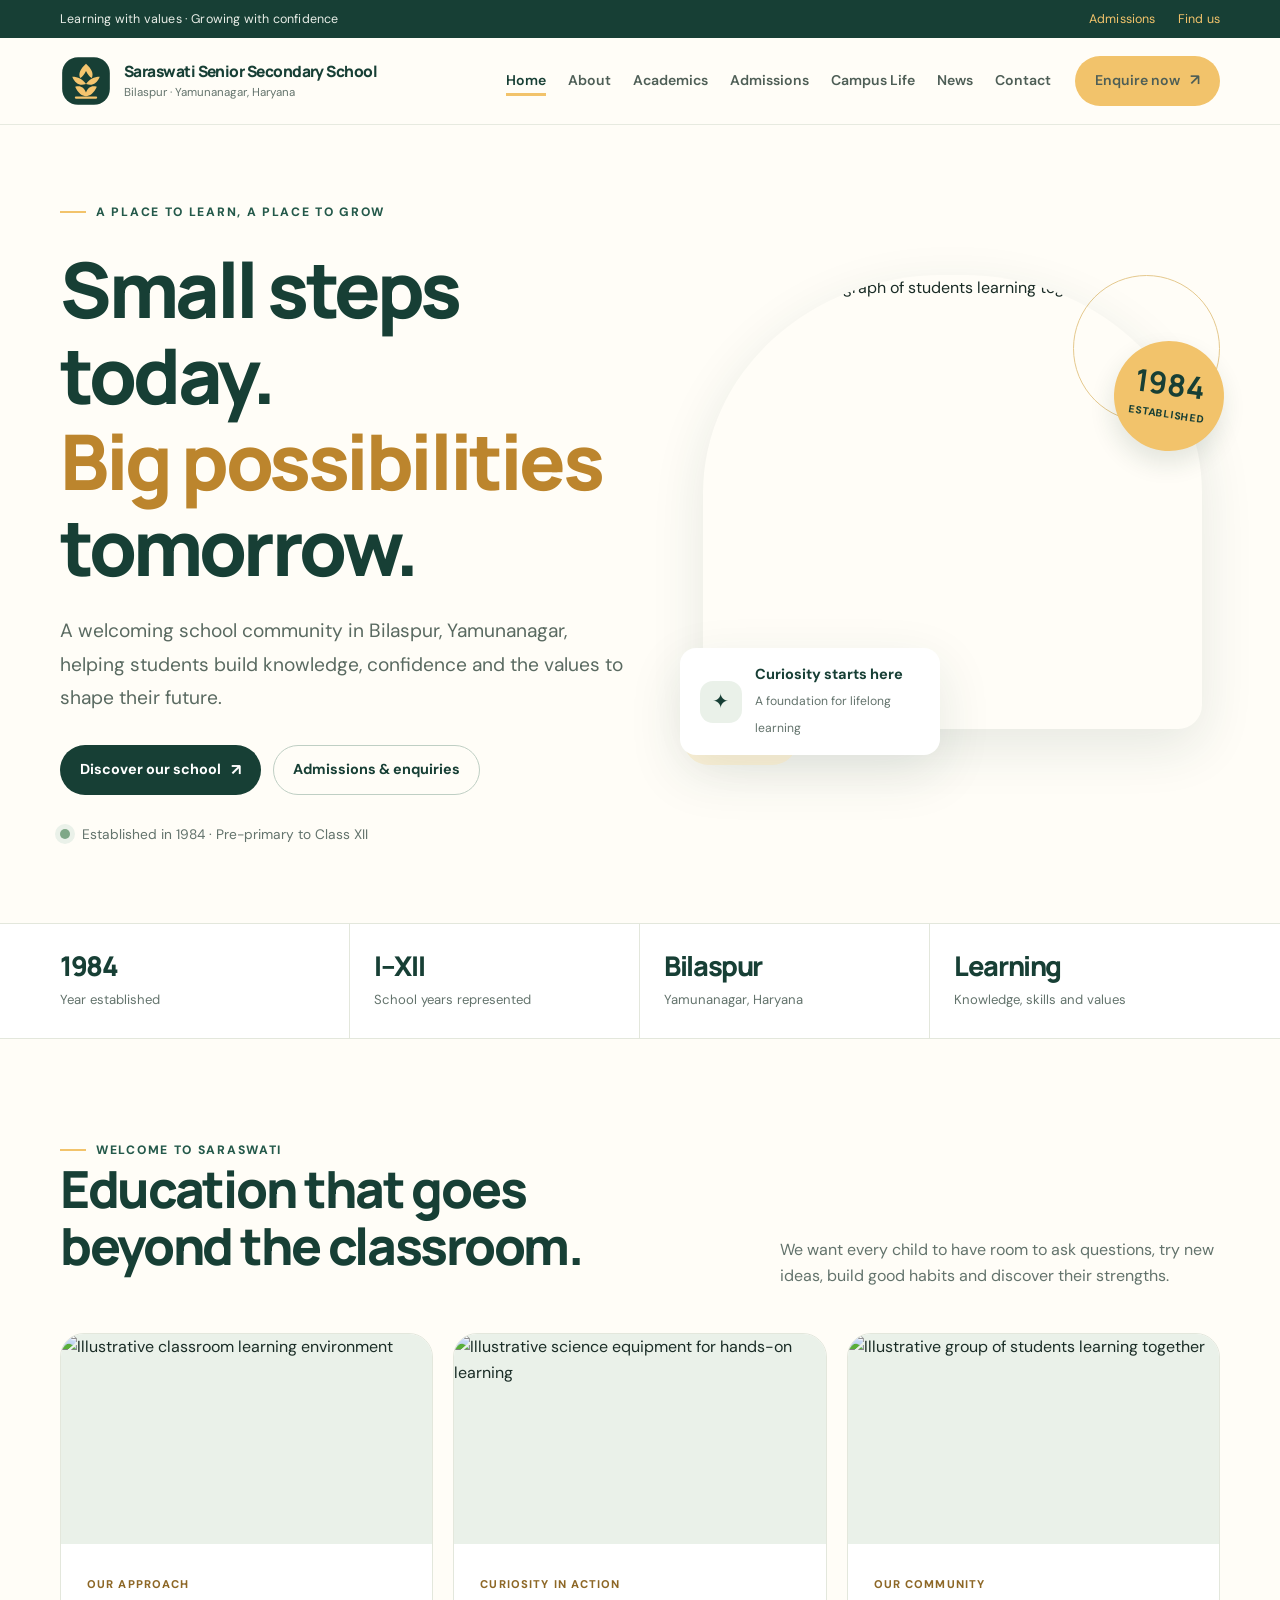
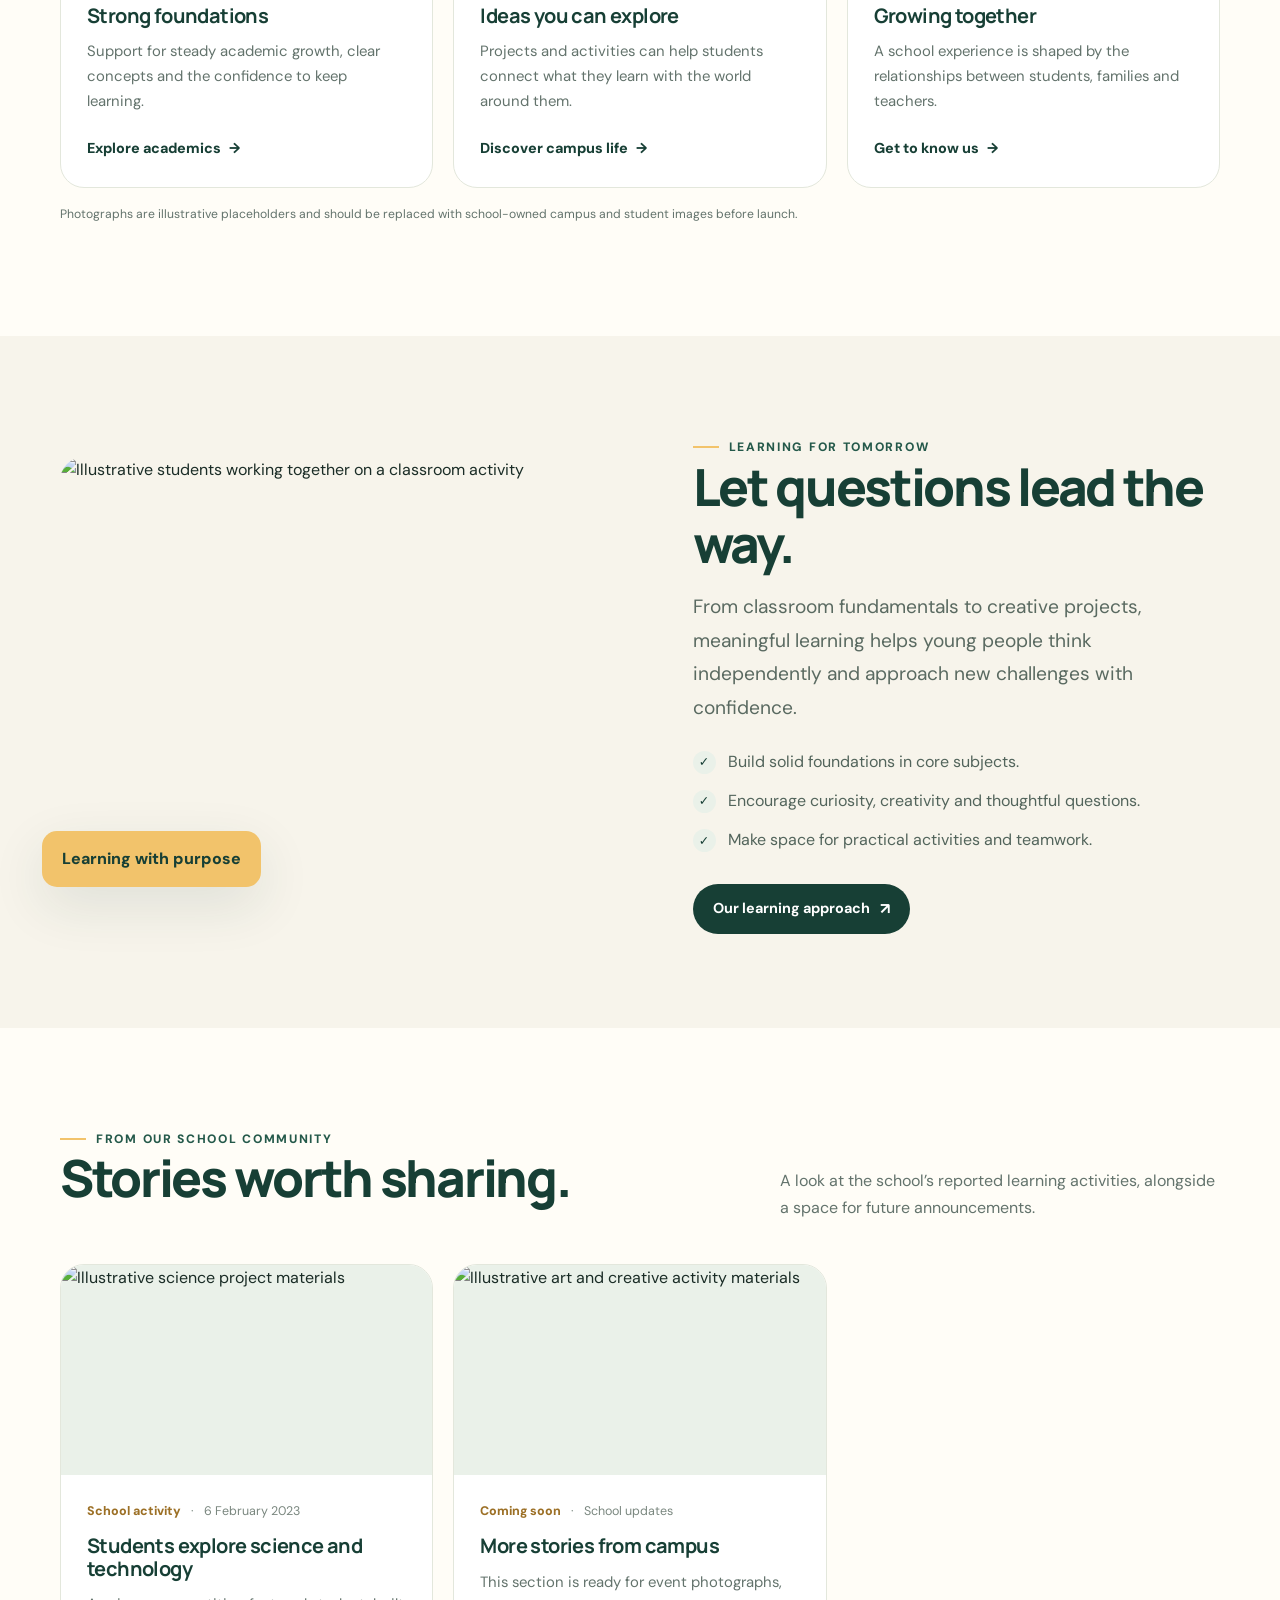
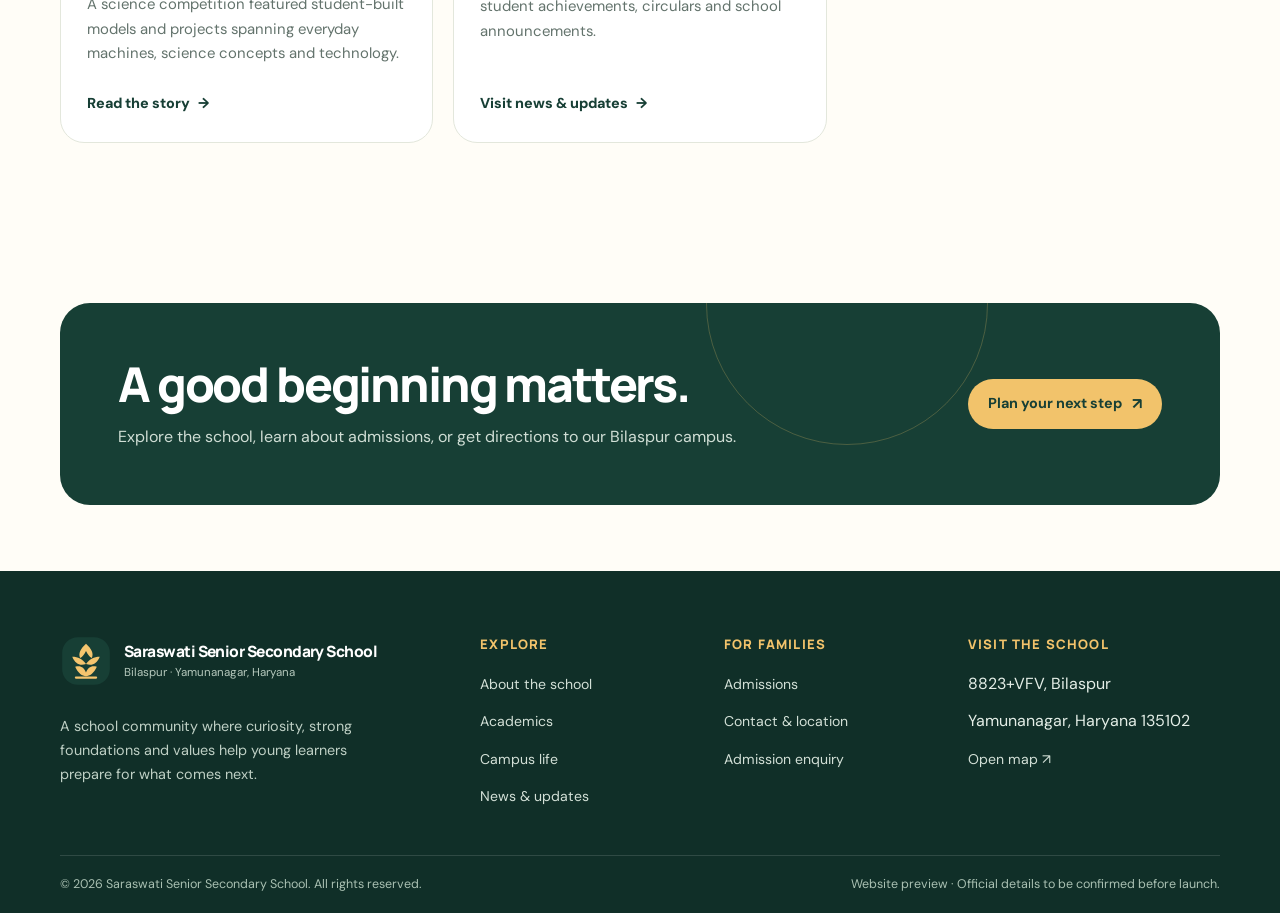
==== index.html @ 6d3d66b1 "Build responsive multi-page Saraswati school website" ====
<!doctype html>
<html lang="en"><head><meta charset="utf-8"><meta name="viewport" content="width=device-width, initial-scale=1">
<title>Home | Saraswati Senior Secondary School</title><meta name="description" content="Saraswati Senior Secondary School, Bilaspur, Yamunanagar — established in 1984. Explore our school, learning approach and admissions.">
<meta name="theme-color" content="#173f35"><link rel="icon" type="image/svg+xml" href="assets/favicon.svg"><link rel="stylesheet" href="assets/styles.css">
</head><body><a class="skip-link" href="#main">Skip to content</a>
<div class="topbar"><div class="container topbar-inner"><p>Learning with values · Growing with confidence</p><div class="topbar-links"><a href="admissions.html">Admissions</a><a href="contact.html">Find us</a></div></div></div>
<header class="site-header"><div class="container header-inner">
  <a class="brand" href="index.html" aria-label="Saraswati Senior Secondary School home"><img src="assets/logo.svg" alt="" width="52" height="52"><span class="brand-copy"><span class="brand-name">Saraswati Senior Secondary School</span><span class="brand-location">Bilaspur · Yamunanagar, Haryana</span></span></a>
  <button class="menu-toggle" type="button" aria-label="Open menu" aria-expanded="false" aria-controls="primary-navigation"><span aria-hidden="true">☰</span></button>
  <nav class="site-nav" id="primary-navigation" aria-label="Main navigation"><a href="index.html">Home</a><a href="about.html">About</a><a href="academics.html">Academics</a><a href="admissions.html">Admissions</a><a href="campus-life.html">Campus Life</a><a href="news.html">News</a><a href="contact.html">Contact</a><a class="btn btn-gold" href="admissions.html">Enquire now <span class="btn-arrow" aria-hidden="true">↗</span></a></nav>
</div></header><main id="main">
<section class="hero"><div class="container hero-grid"><div class="hero-copy"><span class="eyebrow">A place to learn, a place to grow</span><h1>Small steps today.<br><em>Big possibilities</em><br>tomorrow.</h1><p class="lead">A welcoming school community in Bilaspur, Yamunanagar, helping students build knowledge, confidence and the values to shape their future.</p><div class="hero-actions"><a class="btn" href="about.html">Discover our school <span class="btn-arrow" aria-hidden="true">↗</span></a><a class="btn btn-outline" href="admissions.html">Admissions & enquiries</a></div><div class="hero-note"><span class="note-dot"></span><span>Established in 1984 · Pre-primary to Class XII</span></div></div>
<div class="hero-visual"><img class="hero-image" src="https://images.unsplash.com/photo-1503676260728-1c00da094a0b?auto=format&fit=crop&w=1400&q=85" alt="Illustrative photograph of students learning together" width="1000" height="1200"><div class="hero-badge"><strong>1984</strong><span>Established</span></div><div class="hero-caption"><span class="caption-icon" aria-hidden="true">✦</span><span><strong>Curiosity starts here</strong><small>A foundation for lifelong learning</small></span></div></div></div></section>
<section class="fact-strip"><div class="container fact-grid"><div class="fact"><strong>1984</strong><span>Year established</span></div><div class="fact"><strong>I–XII</strong><span>School years represented</span></div><div class="fact"><strong>Bilaspur</strong><span>Yamunanagar, Haryana</span></div><div class="fact"><strong>Learning</strong><span>Knowledge, skills and values</span></div></div></section>
<section class="section"><div class="container"><div class="section-head reveal"><div><span class="eyebrow">Welcome to Saraswati</span><h2>Education that goes<br> beyond the classroom.</h2></div><p>We want every child to have room to ask questions, try new ideas, build good habits and discover their strengths.</p></div>
<div class="card-grid"><article class="card reveal"><div class="card-image"><img src="https://images.unsplash.com/photo-1509062522246-3755977927d7?auto=format&fit=crop&w=1200&q=85" alt="Illustrative classroom learning environment" loading="lazy" width="700" height="470"></div><div class="card-body"><span class="card-kicker">Our approach</span><h3>Strong foundations</h3><p>Support for steady academic growth, clear concepts and the confidence to keep learning.</p><div class="card-bottom"><a class="text-link" href="academics.html">Explore academics <span>→</span></a></div></div></article>
<article class="card reveal"><div class="card-image"><img src="https://images.unsplash.com/photo-1532094349884-543bc11b234d?auto=format&fit=crop&w=1200&q=85" alt="Illustrative science equipment for hands-on learning" loading="lazy" width="700" height="470"></div><div class="card-body"><span class="card-kicker">Curiosity in action</span><h3>Ideas you can explore</h3><p>Projects and activities can help students connect what they learn with the world around them.</p><div class="card-bottom"><a class="text-link" href="campus-life.html">Discover campus life <span>→</span></a></div></div></article>
<article class="card reveal"><div class="card-image"><img src="https://images.unsplash.com/photo-1529390079861-591de354faf5?auto=format&fit=crop&w=1200&q=85" alt="Illustrative group of students learning together" loading="lazy" width="700" height="470"></div><div class="card-body"><span class="card-kicker">Our community</span><h3>Growing together</h3><p>A school experience is shaped by the relationships between students, families and teachers.</p><div class="card-bottom"><a class="text-link" href="about.html">Get to know us <span>→</span></a></div></div></article></div>
<p class="source-note">Photographs are illustrative placeholders and should be replaced with school-owned campus and student images before launch.</p></div></section>
<section class="section section-cream"><div class="container split"><div class="split-image reveal"><img src="https://images.unsplash.com/photo-1427504494785-3a9ca7044f45?auto=format&fit=crop&w=1200&q=85" alt="Illustrative students working together on a classroom activity" loading="lazy" width="1000" height="800"><span class="image-tag">Learning with purpose</span></div><div class="reveal"><span class="eyebrow">Learning for tomorrow</span><h2>Let questions lead the way.</h2><p class="lead">From classroom fundamentals to creative projects, meaningful learning helps young people think independently and approach new challenges with confidence.</p><ul class="check-list"><li><span class="check">✓</span><span>Build solid foundations in core subjects.</span></li><li><span class="check">✓</span><span>Encourage curiosity, creativity and thoughtful questions.</span></li><li><span class="check">✓</span><span>Make space for practical activities and teamwork.</span></li></ul><a class="btn" href="academics.html">Our learning approach <span class="btn-arrow" aria-hidden="true">↗</span></a></div></div></section>
<section class="section"><div class="container"><div class="section-head reveal"><div><span class="eyebrow">From our school community</span><h2>Stories worth sharing.</h2></div><p>A look at the school’s reported learning activities, alongside a space for future announcements.</p></div>
<div class="card-grid"><article class="card news-card reveal"><div class="card-image"><img src="https://images.unsplash.com/photo-1532094349884-543bc11b234d?auto=format&fit=crop&w=1200&q=85" alt="Illustrative science project materials" loading="lazy" width="700" height="470"></div><div class="card-body"><div class="news-meta"><span>School activity</span><span>·</span><time datetime="2023-02-06">6 February 2023</time></div><h3>Students explore science and technology</h3><p>A science competition featured student-built models and projects spanning everyday machines, science concepts and technology.</p><a class="text-link" href="news.html#science-competition">Read the story <span>→</span></a></div></article>
<article class="card news-card reveal"><div class="card-image"><img src="https://images.unsplash.com/photo-1513364776144-60967b0f800f?auto=format&fit=crop&w=1200&q=85" alt="Illustrative art and creative activity materials" loading="lazy" width="700" height="470"></div><div class="card-body"><div class="news-meta"><span>Coming soon</span><span>·</span><span>School updates</span></div><h3>More stories from campus</h3><p>This section is ready for event photographs, student achievements, circulars and school announcements.</p><a class="text-link" href="news.html">Visit news & updates <span>→</span></a></div></article></div></div></section>
<section class="section-tight"><div class="container"><div class="cta-band"><div class="cta-copy"><h2>A good beginning matters.</h2><p>Explore the school, learn about admissions, or get directions to our Bilaspur campus.</p></div><a class="btn btn-gold" href="admissions.html">Plan your next step <span class="btn-arrow" aria-hidden="true">↗</span></a></div></div></section></main><footer class="footer"><div class="container"><div class="footer-grid">
  <div class="footer-about"><a class="brand" href="index.html"><img src="assets/logo.svg" alt="" width="52" height="52"><span class="brand-copy"><span class="brand-name">Saraswati Senior Secondary School</span><span class="brand-location">Bilaspur · Yamunanagar, Haryana</span></span></a><p>A school community where curiosity, strong foundations and values help young learners prepare for what comes next.</p></div>
  <div><p class="footer-title">Explore</p><ul class="footer-links"><li><a href="about.html">About the school</a></li><li><a href="academics.html">Academics</a></li><li><a href="campus-life.html">Campus life</a></li><li><a href="news.html">News & updates</a></li></ul></div>
  <div><p class="footer-title">For families</p><ul class="footer-links"><li><a href="admissions.html">Admissions</a></li><li><a href="contact.html">Contact & location</a></li><li><a href="admissions.html#inquiry">Admission enquiry</a></li></ul></div>
  <div><p class="footer-title">Visit the school</p><ul class="footer-links"><li>8823+VFV, Bilaspur</li><li>Yamunanagar, Haryana 135102</li><li><a href="https://www.google.com/maps/search/?api=1&query=8823%2BVFV%2C%20Bilaspur%2C%20Yamunanagar%2C%20Haryana%20135102" target="_blank" rel="noopener noreferrer">Open map ↗</a></li></ul></div>
</div><div class="footer-bottom"><p>© <span data-year></span> Saraswati Senior Secondary School. All rights reserved.</p><p>Website preview · Official details to be confirmed before launch.</p></div></div></footer><script src="assets/script.js" defer></script></body></html>
---- assets/styles.css ----
@import url('https://fonts.googleapis.com/css2?family=DM+Sans:wght@400;500;600;700&family=Manrope:wght@400;500;600;700;800&display=swap');

:root{--green:#173f35;--green-2:#24594a;--green-3:#eaf1e9;--gold:#f2c36b;--gold-soft:#fff4d9;--ink:#1a2c26;--muted:#63736c;--paper:#fffdf7;--cream:#f7f4eb;--line:#e3e7dc;--white:#fff;--shadow:0 18px 54px rgba(23,63,53,.11);--radius:24px;--font-body:'DM Sans',system-ui,sans-serif;--font-display:'Manrope','DM Sans',sans-serif}
*{box-sizing:border-box}
html{scroll-behavior:smooth;scroll-padding-top:100px}
body{margin:0;background:var(--paper);color:var(--ink);font-family:var(--font-body);font-size:16px;line-height:1.65;-webkit-font-smoothing:antialiased}
img{display:block;max-width:100%}
a{color:inherit;text-decoration:none}
button,input,textarea,select{font:inherit}
button,a{-webkit-tap-highlight-color:transparent}
a:focus-visible,button:focus-visible,input:focus-visible,textarea:focus-visible,select:focus-visible{outline:3px solid #c48a2b;outline-offset:3px}
.container{width:min(1160px,calc(100% - 44px));margin-inline:auto}
.skip-link{position:absolute;top:-50px;left:12px;z-index:1000;background:var(--white);padding:10px 14px;border-radius:8px}
.skip-link:focus{top:12px}
.topbar{background:var(--green);color:#e9eee8;font-size:.78rem;letter-spacing:.015em}
.topbar-inner{display:flex;justify-content:space-between;align-items:center;gap:18px;min-height:38px}
.topbar p{margin:0}.topbar-links{display:flex;gap:22px}.topbar a{color:var(--gold)}
.site-header{position:sticky;top:0;z-index:50;background:rgba(255,253,247,.96);backdrop-filter:blur(14px);border-bottom:1px solid rgba(227,231,220,.85)}
.header-inner{display:flex;align-items:center;justify-content:space-between;min-height:86px;gap:26px}
.brand{display:inline-flex;align-items:center;gap:12px;min-width:230px}
.brand img{width:52px;height:52px}
.brand-copy{display:flex;flex-direction:column;line-height:1.2}
.brand-name{font-family:var(--font-display);font-size:.97rem;font-weight:800;letter-spacing:-.035em;color:var(--green)}
.brand-location{font-size:.72rem;color:var(--muted);margin-top:5px}
.site-nav{display:flex;align-items:center;gap:22px}
.site-nav a{font-size:.88rem;font-weight:600;color:#4e5e56;transition:color .2s}
.site-nav a:hover,.site-nav a[aria-current=page]{color:var(--green)}
.site-nav a[aria-current=page]:not(.btn){text-decoration:underline;text-decoration-color:var(--gold);text-decoration-thickness:3px;text-underline-offset:8px}
.site-nav .btn{margin-left:2px}
.menu-toggle{display:none;align-items:center;justify-content:center;width:46px;height:46px;border:1px solid var(--line);border-radius:14px;background:white;color:var(--green);cursor:pointer}
.btn{display:inline-flex;align-items:center;justify-content:center;gap:10px;min-height:48px;padding:12px 19px;border:1px solid transparent;border-radius:999px;background:var(--green);color:#fff;font-weight:700;font-size:.9rem;transition:transform .18s,background .18s,box-shadow .18s;cursor:pointer}
.btn:hover{transform:translateY(-2px);background:var(--green-2);box-shadow:0 8px 22px rgba(23,63,53,.18)}
.btn-gold{background:var(--gold);color:var(--green)}
.btn-gold:hover{background:#e6b251;color:var(--green)}
.btn-outline{background:transparent;color:var(--green);border-color:#bfcfc4}
.btn-outline:hover{background:var(--green-3);box-shadow:none}
.btn-light{background:#fff;color:var(--green)}
.btn-light:hover{background:var(--gold-soft);color:var(--green)}
.btn-arrow{font-size:1.1em;line-height:1}
.eyebrow{display:inline-flex;align-items:center;gap:10px;color:var(--green-2);font-size:.76rem;font-weight:800;text-transform:uppercase;letter-spacing:.14em}
.eyebrow:before{content:"";display:block;width:26px;height:2px;background:var(--gold)}
h1,h2,h3,h4{font-family:var(--font-display);line-height:1.12;letter-spacing:-.045em;color:var(--green);margin:0 0 18px}
h1{font-size:clamp(2.7rem,6vw,5.4rem);font-weight:800}
h2{font-size:clamp(2rem,4vw,3.35rem);font-weight:800}
h3{font-size:1.25rem;letter-spacing:-.03em}
p{margin:0 0 18px}
.lead{font-size:clamp(1.05rem,1.7vw,1.2rem);color:#5a6a61;max-width:630px;line-height:1.75}
.section{padding:94px 0}
.section-tight{padding:66px 0}
.section-cream{background:var(--cream)}
.section-green{background:var(--green);color:#e8eee8}
.section-green h2,.section-green h3{color:#fff}
.section-green .eyebrow{color:var(--gold)}
.section-head{display:flex;justify-content:space-between;align-items:end;gap:28px;margin-bottom:40px}
.section-head>div{max-width:680px}
.section-head p{max-width:440px;color:var(--muted);margin-bottom:3px}
.section-green .section-head p{color:#d0ded4}
.text-link{display:inline-flex;align-items:center;gap:8px;color:var(--green);font-weight:800;font-size:.9rem}
.text-link span{transition:transform .2s}.text-link:hover span{transform:translateX(4px)}
.hero{padding:70px 0 78px;overflow:hidden}
.hero-grid{display:grid;grid-template-columns:1.03fr .97fr;align-items:center;gap:52px}
.hero-copy{position:relative;z-index:1}
.hero-copy .eyebrow{margin-bottom:24px}
.hero h1{max-width:650px;margin-bottom:24px}
.hero h1 em{color:#bc852d;font-style:normal}
.hero-copy .lead{margin-bottom:30px}
.hero-actions{display:flex;flex-wrap:wrap;gap:12px}
.hero-note{display:flex;align-items:center;gap:12px;margin-top:28px;color:var(--muted);font-size:.86rem}
.note-dot{width:10px;height:10px;border-radius:50%;background:#7fa887;box-shadow:0 0 0 5px #eaf1e9}
.hero-visual{position:relative;min-height:490px}
.hero-image{position:absolute;inset:0 18px 18px 20px;width:calc(100% - 38px);height:calc(100% - 36px);object-fit:cover;border-radius:48% 48% 24px 24px;box-shadow:var(--shadow)}
.hero-visual:before{content:"";position:absolute;right:0;top:0;width:145px;height:145px;border:1px solid #e5c98e;border-radius:50%;z-index:0}
.hero-visual:after{content:"";position:absolute;left:0;bottom:0;width:115px;height:115px;background:var(--gold-soft);border-radius:26px;z-index:0}
.hero-badge{position:absolute;z-index:2;right:-4px;top:66px;width:110px;height:110px;border-radius:50%;display:flex;flex-direction:column;justify-content:center;align-items:center;text-align:center;background:var(--gold);color:var(--green);transform:rotate(8deg);box-shadow:0 12px 24px rgba(28,55,41,.12)}
.hero-badge strong{font-family:var(--font-display);font-size:1.9rem;line-height:1}
.hero-badge span{font-size:.65rem;font-weight:800;letter-spacing:.08em;text-transform:uppercase;margin-top:6px}
.hero-caption{position:absolute;z-index:2;left:-3px;bottom:10px;display:flex;align-items:center;gap:13px;background:#fff;padding:15px 20px;border-radius:16px;box-shadow:var(--shadow);max-width:260px}
.caption-icon{display:grid;place-items:center;width:42px;height:42px;flex-shrink:0;border-radius:13px;background:var(--green-3);color:var(--green);font-size:1.25rem}
.hero-caption strong{display:block;font-size:.91rem;color:var(--green)}
.hero-caption small{font-size:.76rem;color:var(--muted)}
.fact-strip{border-block:1px solid var(--line);background:#fff}
.fact-grid{display:grid;grid-template-columns:repeat(4,1fr)}
.fact{padding:27px 24px;border-right:1px solid var(--line)}
.fact:first-child{padding-left:0}.fact:last-child{border:0}
.fact strong{display:block;color:var(--green);font:800 1.7rem/1.1 var(--font-display);letter-spacing:-.05em}
.fact span{display:block;color:var(--muted);font-size:.82rem;margin-top:8px}
.card-grid{display:grid;grid-template-columns:repeat(3,1fr);gap:20px}
.card{background:#fff;border:1px solid var(--line);border-radius:var(--radius);overflow:hidden;transition:transform .2s,box-shadow .2s}
.card:hover{transform:translateY(-5px);box-shadow:var(--shadow)}
.card-image{height:210px;position:relative;overflow:hidden;background:var(--green-3)}
.card-image img{width:100%;height:100%;object-fit:cover;transition:transform .45s}
.card:hover .card-image img{transform:scale(1.045)}
.card-body{padding:26px}
.card-body p{color:var(--muted);font-size:.93rem}
.card-kicker{display:inline-block;font-size:.7rem;font-weight:800;letter-spacing:.1em;text-transform:uppercase;color:#8d6726;margin-bottom:12px}
.card h3{margin-bottom:12px}
.card-bottom{margin-top:22px}
.split{display:grid;grid-template-columns:1fr 1fr;align-items:center;gap:70px}
.split-image{position:relative}
.split-image img{width:100%;height:450px;object-fit:cover;border-radius:var(--radius)}
.image-tag{position:absolute;bottom:20px;left:-18px;background:var(--gold);color:var(--green);padding:15px 20px;border-radius:15px;font-weight:800;box-shadow:var(--shadow)}
.check-list{list-style:none;margin:24px 0 30px;padding:0;display:grid;gap:13px}
.check-list li{display:flex;gap:12px;align-items:flex-start;color:#52645b}
.check{display:grid;place-items:center;flex:0 0 23px;height:23px;border-radius:50%;background:var(--green-3);color:var(--green);font-size:.78rem;font-weight:800;margin-top:2px}
.news-card{display:flex;flex-direction:column}
.news-card .card-body{display:flex;flex-direction:column;flex:1}
.news-meta{display:flex;gap:10px;align-items:center;color:#7a877f;font-size:.78rem;margin-bottom:14px}
.news-meta span:first-child{color:#9c7026;font-weight:800}
.news-card .text-link{margin-top:auto;padding-top:8px}
.cta-band{position:relative;overflow:hidden;background:var(--green);border-radius:30px;padding:54px 58px;display:flex;justify-content:space-between;align-items:center;gap:36px;color:#e4ede6}
.cta-band:after{content:"";position:absolute;right:20%;top:-140px;width:280px;height:280px;border:1px solid rgba(242,195,107,.24);border-radius:50%}
.cta-copy{position:relative;z-index:1;max-width:640px}
.cta-copy h2{color:white;margin-bottom:14px;font-size:clamp(2rem,4vw,3rem)}
.cta-copy p{color:#d0ded5;margin:0}
.cta-band .btn{position:relative;z-index:1;flex-shrink:0}
.page-hero{background:var(--cream);padding:72px 0 64px;position:relative;overflow:hidden}
.page-hero:after{content:"";position:absolute;right:-80px;top:-165px;width:390px;height:390px;border:1px solid #e4d2a7;border-radius:50%;pointer-events:none}
.breadcrumbs{display:flex;flex-wrap:wrap;gap:9px;align-items:center;color:var(--muted);font-size:.82rem;margin-bottom:30px}
.breadcrumbs span{color:#a1aaa2}
.page-hero-grid{position:relative;z-index:1;display:grid;grid-template-columns:1.2fr .8fr;align-items:center;gap:60px}
.page-hero h1{font-size:clamp(2.6rem,5vw,4.3rem);margin-bottom:20px}
.page-hero .lead{font-size:1.08rem}
.page-hero-image{height:295px;border-radius:22px;object-fit:cover;width:100%;box-shadow:var(--shadow)}
.content-grid{display:grid;grid-template-columns:1.1fr .9fr;gap:70px;align-items:start}
.prose p{color:#5a6a61}.prose h2{font-size:2rem;margin-top:36px}.prose h3{margin-top:28px}
.quote-card{padding:30px;border-radius:var(--radius);background:var(--green-3);border:1px solid #d6e4d6}
.quote-card .quote-mark{font:800 3.5rem/1 Georgia;color:#b27d2d}
.quote-card p{font-family:var(--font-display);font-weight:600;font-size:1.17rem;line-height:1.6;color:var(--green)}
.quote-card small{color:var(--muted)}
.info-panel{background:#fff;border:1px solid var(--line);border-radius:var(--radius);padding:29px}
.info-panel h3{margin-bottom:20px}
.info-row{display:flex;gap:14px;padding:14px 0;border-bottom:1px solid var(--line)}
.info-row:last-child{border-bottom:0}
.info-symbol{flex:0 0 40px;width:40px;height:40px;border-radius:13px;background:var(--green-3);display:grid;place-items:center}
.info-row strong{display:block;color:var(--green);font-size:.91rem}
.info-row span{display:block;color:var(--muted);font-size:.86rem;overflow-wrap:anywhere}
.stage-grid{display:grid;grid-template-columns:repeat(3,1fr);gap:18px}
.stage-card{padding:28px;border:1px solid var(--line);border-radius:22px;background:#fff}
.stage-no{font-size:.72rem;font-weight:800;letter-spacing:.1em;color:#a7772a;margin-bottom:18px}
.stage-card h3{font-size:1.15rem}
.stage-card p{font-size:.9rem;color:var(--muted);margin-bottom:0}
.feature-row{display:grid;grid-template-columns:repeat(2,1fr);gap:16px}
.feature{display:flex;align-items:flex-start;gap:15px;padding:22px;border:1px solid var(--line);border-radius:18px;background:white}
.feature-icon{display:grid;place-items:center;width:44px;height:44px;flex-shrink:0;border-radius:14px;background:var(--gold-soft);font-size:1.3rem}
.feature h3{font-size:1rem;margin:1px 0 8px}
.feature p{font-size:.86rem;color:var(--muted);margin:0}
.steps{counter-reset:step;display:grid;gap:14px}
.step{counter-increment:step;display:grid;grid-template-columns:54px 1fr;gap:17px;padding:23px;border:1px solid var(--line);border-radius:18px;background:#fff}
.step:before{content:counter(step,decimal-leading-zero);display:grid;place-items:center;width:52px;height:52px;border-radius:16px;background:var(--green);color:var(--gold);font:800 1rem var(--font-display)}
.step h3{font-size:1.02rem;margin:4px 0 8px}
.step p{color:var(--muted);font-size:.9rem;margin:0}
.notice{margin-top:22px;background:var(--gold-soft);border:1px solid #f0dfb7;border-radius:14px;padding:17px 19px;font-size:.87rem;color:#624b20}
.form-card{background:white;border:1px solid var(--line);border-radius:var(--radius);padding:32px;box-shadow:0 8px 28px rgba(23,63,53,.05)}
.form-card h2{font-size:1.7rem;margin-bottom:10px}
.form-card>p{font-size:.9rem;color:var(--muted);margin-bottom:24px}
.form-grid{display:grid;grid-template-columns:1fr 1fr;gap:18px}
.field{display:flex;flex-direction:column;gap:7px}
.field-full{grid-column:1/-1}
.field label{font-size:.82rem;font-weight:700;color:#42594d}
.field input,.field textarea,.field select{width:100%;border:1px solid #dbe2d8;background:#fffdf9;border-radius:12px;padding:13px 14px;color:var(--ink);min-height:48px}
.field textarea{resize:vertical;min-height:120px}
.field input::placeholder,.field textarea::placeholder{color:#9ca79f}
.form-status{font-size:.88rem;margin:14px 0 0;padding:12px;border-radius:10px;display:none}
.form-status.show{display:block;background:var(--gold-soft);color:#654c21}
.map-frame{border:0;width:100%;min-height:340px;border-radius:22px;background:var(--green-3)}
.gallery-grid{display:grid;grid-template-columns:1.1fr .9fr .9fr;grid-template-rows:220px 220px;gap:16px}
.gallery-item{position:relative;overflow:hidden;border-radius:20px;background:var(--green-3)}
.gallery-item:first-child{grid-row:span 2}
.gallery-item img{width:100%;height:100%;object-fit:cover}
.gallery-label{position:absolute;bottom:12px;left:12px;background:rgba(255,253,247,.94);color:var(--green);font-size:.78rem;font-weight:800;padding:8px 12px;border-radius:999px}
.footer{background:#102f28;color:#e4eee7;padding:64px 0 0}
.footer-grid{display:grid;grid-template-columns:1.5fr .8fr .8fr 1fr;gap:42px;padding-bottom:46px}
.footer .brand-name{color:#fff}.footer .brand-location{color:#b6c9bd}
.footer-about p{max-width:320px;color:#bfd0c5;font-size:.9rem;margin-top:20px}
.footer-title{font:800 .82rem var(--font-display);color:var(--gold);letter-spacing:.09em;text-transform:uppercase;margin-bottom:18px}
.footer-links{list-style:none;padding:0;margin:0;display:grid;gap:11px}
.footer-links a{color:#d3e0d7;font-size:.88rem}.footer-links a:hover{color:var(--gold)}
.footer-bottom{border-top:1px solid rgba(255,255,255,.13);padding:18px 0;display:flex;justify-content:space-between;gap:20px;color:#a9c0b2;font-size:.78rem}
.footer-bottom p{margin:0}
.source-note{font-size:.76rem;color:var(--muted);margin-top:16px}
.reveal{opacity:0;transform:translateY(14px);transition:opacity .55s ease,transform .55s ease}
.reveal.is-visible{opacity:1;transform:none}
@media(prefers-reduced-motion:reduce){html{scroll-behavior:auto}*,*:before,*:after{transition:none!important;animation:none!important}.reveal{opacity:1;transform:none}}
@media(max-width:1000px){.site-nav{gap:14px}.site-nav a{font-size:.82rem}.brand{min-width:200px}.brand-name{font-size:.9rem}.hero-grid{gap:30px}.hero-visual{min-height:440px}.split{gap:42px}.footer-grid{grid-template-columns:1.3fr 1fr 1fr;gap:30px}.footer-about{grid-column:1/-1}.page-hero-grid{gap:35px}}
@media(max-width:800px){.container{width:min(100% - 34px,640px)}.topbar-inner{justify-content:center;text-align:center;min-height:34px}.topbar-links{display:none}.header-inner{min-height:76px}.brand{min-width:0}.menu-toggle{display:inline-flex}.site-nav{display:none;position:absolute;left:0;right:0;top:100%;padding:14px 22px 22px;background:var(--paper);border-bottom:1px solid var(--line);box-shadow:0 18px 25px rgba(20,50,39,.1);align-items:stretch;gap:0;flex-direction:column}.site-nav.open{display:flex}.site-nav a{padding:13px 5px;border-bottom:1px solid var(--line);font-size:.95rem}.site-nav .btn{margin:14px 0 0}.site-nav a[aria-current=page]:not(.btn){text-decoration:none;background:var(--green-3);padding-left:12px;border-radius:10px}.hero{padding:48px 0 58px}.hero-grid,.split,.content-grid,.page-hero-grid{grid-template-columns:1fr}.hero-grid{gap:40px}.hero h1{font-size:clamp(2.7rem,11vw,4rem)}.hero-visual{min-height:450px;max-width:560px;width:100%;margin-inline:auto}.hero-image{inset:0 15px 15px 15px;width:calc(100% - 30px);height:calc(100% - 30px)}.hero-badge{right:0;width:98px;height:98px}.hero-badge strong{font-size:1.6rem}.section{padding:70px 0}.section-tight{padding:50px 0}.section-head{display:block;margin-bottom:30px}.section-head p{margin-top:12px}.card-grid,.stage-grid{grid-template-columns:1fr 1fr}.split{gap:36px}.split-image img{height:360px}.image-tag{left:10px}.page-hero{padding:50px 0}.page-hero-grid{gap:26px}.page-hero-image{height:280px}.gallery-grid{grid-template-columns:1fr 1fr;grid-template-rows:220px 180px 180px}.gallery-item:first-child{grid-row:span 2}.gallery-item:last-child{grid-column:2}.cta-band{padding:38px 30px;display:block}.cta-band .btn{margin-top:24px}.footer-grid{grid-template-columns:1fr 1fr}.footer-about{grid-column:1/-1}.footer-grid>div:last-child{grid-column:1/-1}.fact{padding:20px 14px}.fact:first-child{padding-left:0}.fact strong{font-size:1.5rem}}
@media(max-width:520px){.container{width:calc(100% - 30px)}.brand img{width:46px;height:46px}.brand-name{font-size:.84rem}.brand-location{font-size:.67rem}.hero h1{font-size:2.65rem}.hero-visual{min-height:365px}.hero-badge{width:82px;height:82px;top:45px}.hero-badge strong{font-size:1.35rem}.hero-badge span{font-size:.54rem}.hero-caption{max-width:230px;padding:11px 13px}.caption-icon{width:36px;height:36px}.fact-grid{grid-template-columns:1fr 1fr}.fact{padding:18px 12px;border-bottom:1px solid var(--line)}.fact:nth-child(2){border-right:0}.fact:nth-child(3){padding-left:0;border-bottom:0}.fact:last-child{border-bottom:0}.card-grid,.stage-grid,.feature-row{grid-template-columns:1fr}.card-image{height:220px}.section{padding:58px 0}.split-image img{height:300px}.page-hero h1{font-size:2.6rem}.page-hero-image{height:230px}.form-card{padding:22px}.form-grid{grid-template-columns:1fr}.field-full{grid-column:auto}.gallery-grid{grid-template-columns:1fr 1fr;grid-template-rows:190px 145px 145px;gap:10px}.gallery-label{font-size:.7rem;left:8px;bottom:8px}.footer-grid{grid-template-columns:1fr 1fr;gap:26px 20px}.footer-bottom{display:block}.footer-bottom p+p{margin-top:8px}}
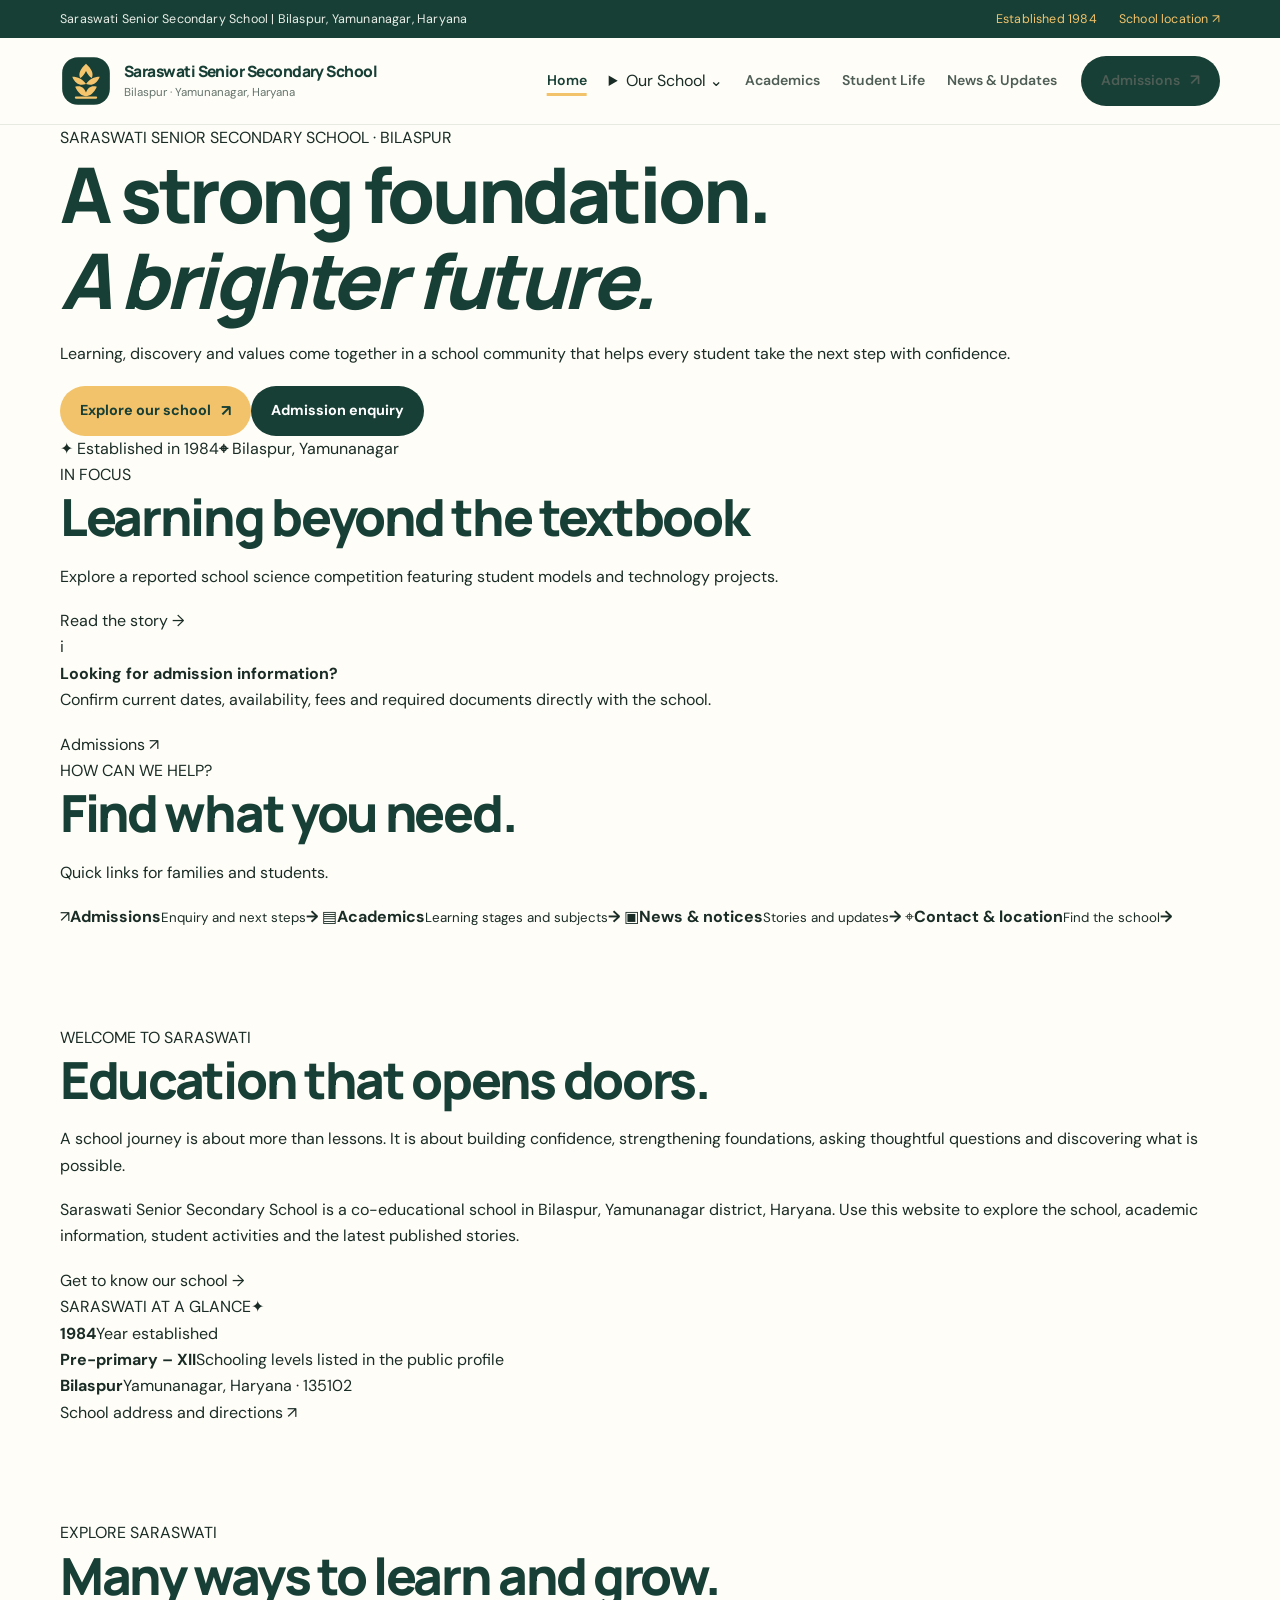
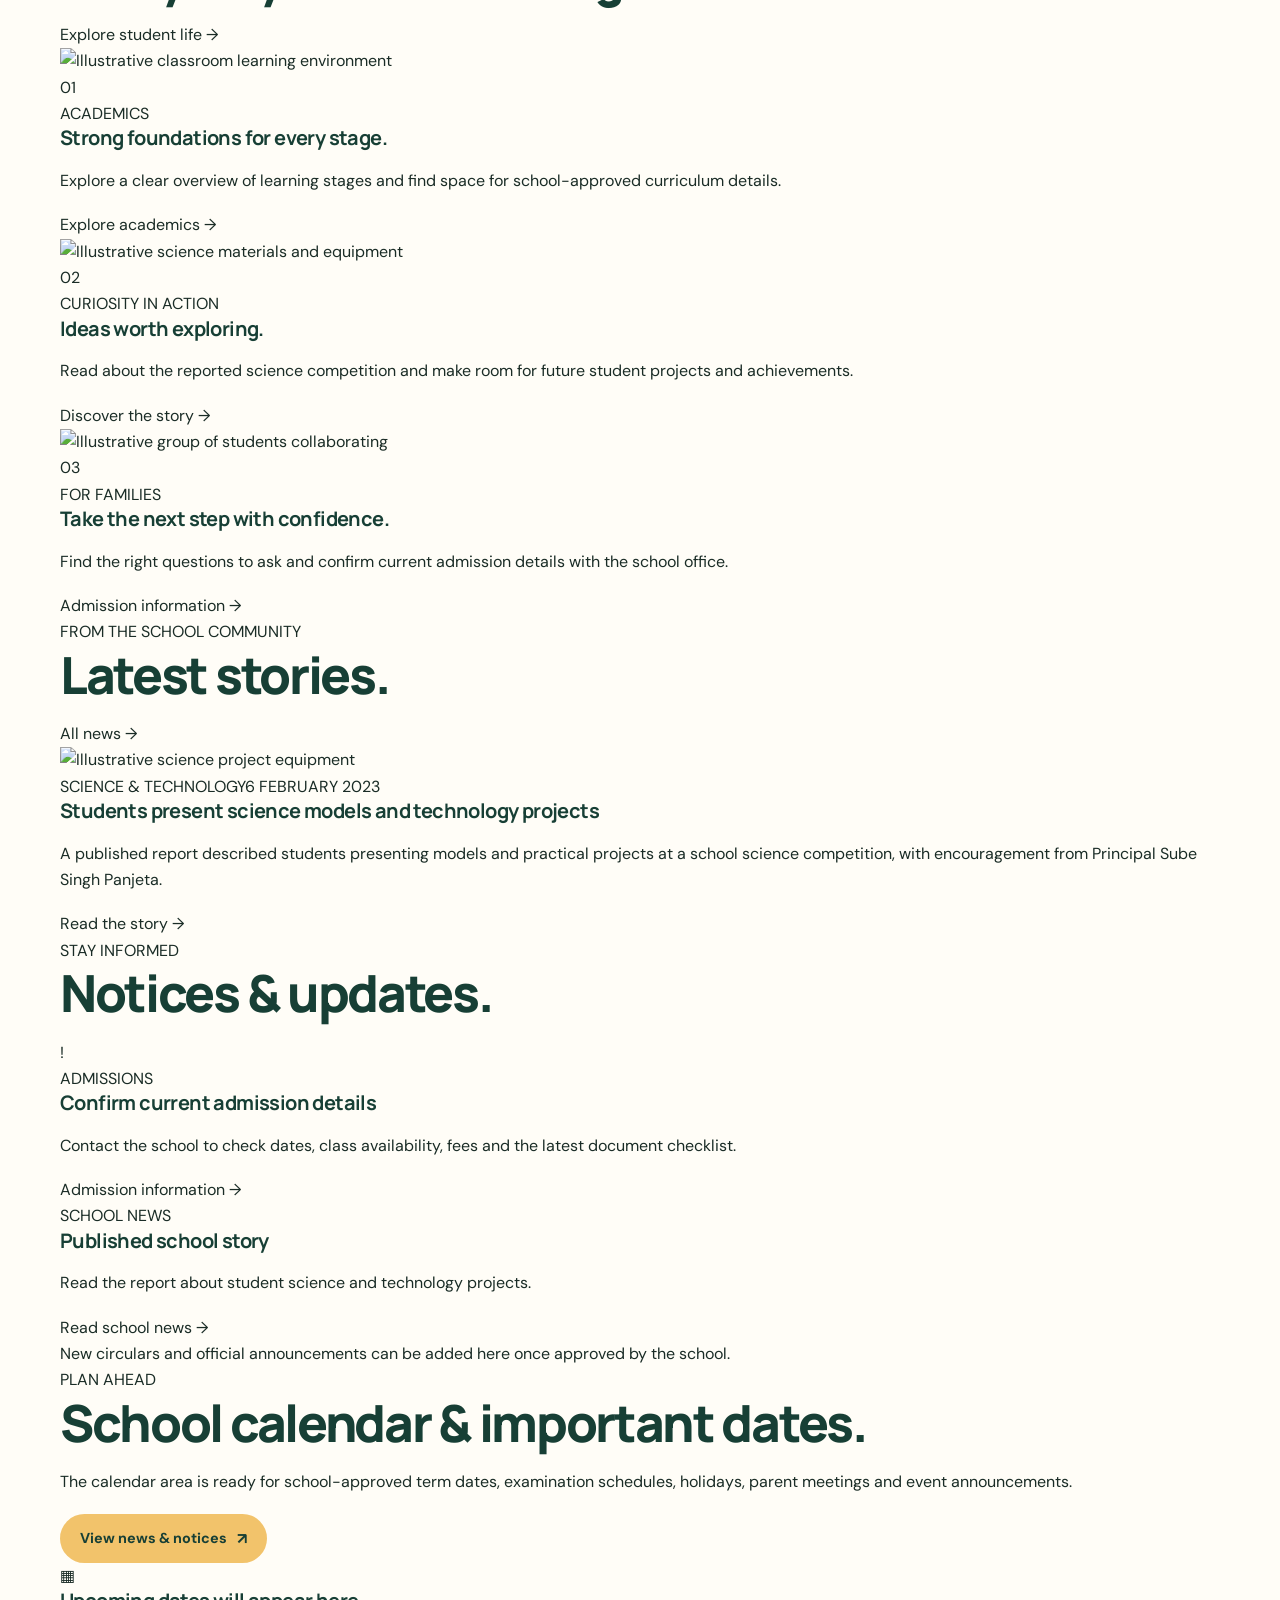
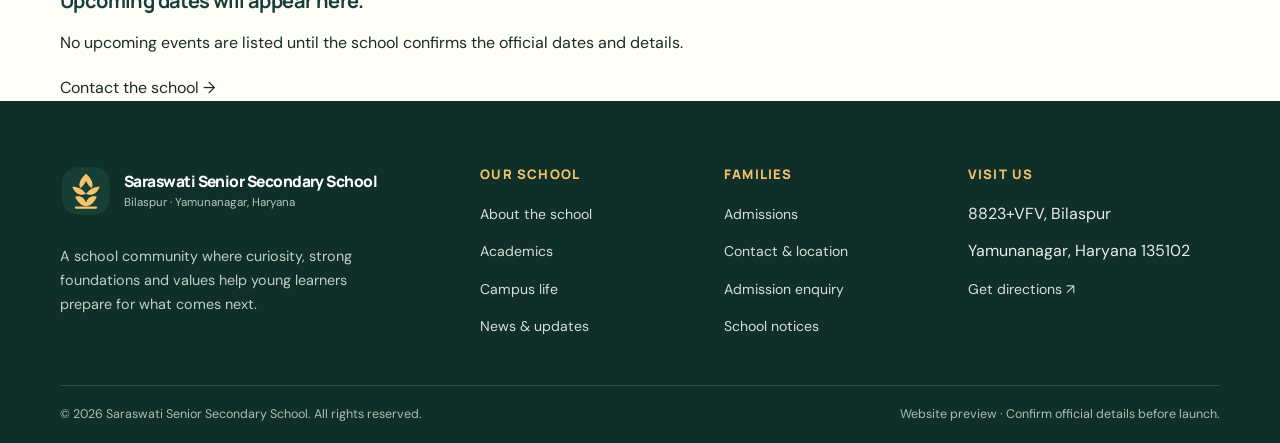
==== commit b58f61ca: "Redesign school site with district-portal inspired layout" ====
--- a/index.html
+++ b/index.html
@@ -1,29 +1,98 @@
 <!doctype html>
 <html lang="en"><head><meta charset="utf-8"><meta name="viewport" content="width=device-width, initial-scale=1">
-<title>Home | Saraswati Senior Secondary School</title><meta name="description" content="Saraswati Senior Secondary School, Bilaspur, Yamunanagar — established in 1984. Explore our school, learning approach and admissions.">
+<title>Home | Saraswati Senior Secondary School</title><meta name="description" content="Saraswati Senior Secondary School, Bilaspur, Yamunanagar — established in 1984. Explore academics, admissions, school news and student life.">
 <meta name="theme-color" content="#173f35"><link rel="icon" type="image/svg+xml" href="assets/favicon.svg"><link rel="stylesheet" href="assets/styles.css">
 </head><body><a class="skip-link" href="#main">Skip to content</a>
-<div class="topbar"><div class="container topbar-inner"><p>Learning with values · Growing with confidence</p><div class="topbar-links"><a href="admissions.html">Admissions</a><a href="contact.html">Find us</a></div></div></div>
+<div class="topbar"><div class="container topbar-inner"><p><span class="portal-dot" aria-hidden="true"></span> Saraswati Senior Secondary School <span class="topbar-divider">|</span> Bilaspur, Yamunanagar, Haryana</p><div class="topbar-links"><a href="about.html">Established 1984</a><a href="contact.html">School location ↗</a></div></div></div>
 <header class="site-header"><div class="container header-inner">
   <a class="brand" href="index.html" aria-label="Saraswati Senior Secondary School home"><img src="assets/logo.svg" alt="" width="52" height="52"><span class="brand-copy"><span class="brand-name">Saraswati Senior Secondary School</span><span class="brand-location">Bilaspur · Yamunanagar, Haryana</span></span></a>
   <button class="menu-toggle" type="button" aria-label="Open menu" aria-expanded="false" aria-controls="primary-navigation"><span aria-hidden="true">☰</span></button>
-  <nav class="site-nav" id="primary-navigation" aria-label="Main navigation"><a href="index.html">Home</a><a href="about.html">About</a><a href="academics.html">Academics</a><a href="admissions.html">Admissions</a><a href="campus-life.html">Campus Life</a><a href="news.html">News</a><a href="contact.html">Contact</a><a class="btn btn-gold" href="admissions.html">Enquire now <span class="btn-arrow" aria-hidden="true">↗</span></a></nav>
+  <nav class="site-nav" id="primary-navigation" aria-label="Main navigation">
+    <a href="index.html">Home</a>
+    <details class="nav-menu"><summary>Our School <span aria-hidden="true">⌄</span></summary><div class="nav-dropdown"><a href="about.html">About the School</a><a href="academics.html">Academics</a><a href="campus-life.html">Campus Life</a></div></details>
+    <a href="academics.html">Academics</a>
+    <a href="campus-life.html">Student Life</a>
+    <a href="news.html">News & Updates</a>
+    <a class="btn header-enroll" href="admissions.html">Admissions <span class="btn-arrow" aria-hidden="true">↗</span></a>
+  </nav>
 </div></header><main id="main">
-<section class="hero"><div class="container hero-grid"><div class="hero-copy"><span class="eyebrow">A place to learn, a place to grow</span><h1>Small steps today.<br><em>Big possibilities</em><br>tomorrow.</h1><p class="lead">A welcoming school community in Bilaspur, Yamunanagar, helping students build knowledge, confidence and the values to shape their future.</p><div class="hero-actions"><a class="btn" href="about.html">Discover our school <span class="btn-arrow" aria-hidden="true">↗</span></a><a class="btn btn-outline" href="admissions.html">Admissions & enquiries</a></div><div class="hero-note"><span class="note-dot"></span><span>Established in 1984 · Pre-primary to Class XII</span></div></div>
-<div class="hero-visual"><img class="hero-image" src="https://images.unsplash.com/photo-1503676260728-1c00da094a0b?auto=format&fit=crop&w=1400&q=85" alt="Illustrative photograph of students learning together" width="1000" height="1200"><div class="hero-badge"><strong>1984</strong><span>Established</span></div><div class="hero-caption"><span class="caption-icon" aria-hidden="true">✦</span><span><strong>Curiosity starts here</strong><small>A foundation for lifelong learning</small></span></div></div></div></section>
-<section class="fact-strip"><div class="container fact-grid"><div class="fact"><strong>1984</strong><span>Year established</span></div><div class="fact"><strong>I–XII</strong><span>School years represented</span></div><div class="fact"><strong>Bilaspur</strong><span>Yamunanagar, Haryana</span></div><div class="fact"><strong>Learning</strong><span>Knowledge, skills and values</span></div></div></section>
-<section class="section"><div class="container"><div class="section-head reveal"><div><span class="eyebrow">Welcome to Saraswati</span><h2>Education that goes<br> beyond the classroom.</h2></div><p>We want every child to have room to ask questions, try new ideas, build good habits and discover their strengths.</p></div>
-<div class="card-grid"><article class="card reveal"><div class="card-image"><img src="https://images.unsplash.com/photo-1509062522246-3755977927d7?auto=format&fit=crop&w=1200&q=85" alt="Illustrative classroom learning environment" loading="lazy" width="700" height="470"></div><div class="card-body"><span class="card-kicker">Our approach</span><h3>Strong foundations</h3><p>Support for steady academic growth, clear concepts and the confidence to keep learning.</p><div class="card-bottom"><a class="text-link" href="academics.html">Explore academics <span>→</span></a></div></div></article>
-<article class="card reveal"><div class="card-image"><img src="https://images.unsplash.com/photo-1532094349884-543bc11b234d?auto=format&fit=crop&w=1200&q=85" alt="Illustrative science equipment for hands-on learning" loading="lazy" width="700" height="470"></div><div class="card-body"><span class="card-kicker">Curiosity in action</span><h3>Ideas you can explore</h3><p>Projects and activities can help students connect what they learn with the world around them.</p><div class="card-bottom"><a class="text-link" href="campus-life.html">Discover campus life <span>→</span></a></div></div></article>
-<article class="card reveal"><div class="card-image"><img src="https://images.unsplash.com/photo-1529390079861-591de354faf5?auto=format&fit=crop&w=1200&q=85" alt="Illustrative group of students learning together" loading="lazy" width="700" height="470"></div><div class="card-body"><span class="card-kicker">Our community</span><h3>Growing together</h3><p>A school experience is shaped by the relationships between students, families and teachers.</p><div class="card-bottom"><a class="text-link" href="about.html">Get to know us <span>→</span></a></div></div></article></div>
-<p class="source-note">Photographs are illustrative placeholders and should be replaced with school-owned campus and student images before launch.</p></div></section>
-<section class="section section-cream"><div class="container split"><div class="split-image reveal"><img src="https://images.unsplash.com/photo-1427504494785-3a9ca7044f45?auto=format&fit=crop&w=1200&q=85" alt="Illustrative students working together on a classroom activity" loading="lazy" width="1000" height="800"><span class="image-tag">Learning with purpose</span></div><div class="reveal"><span class="eyebrow">Learning for tomorrow</span><h2>Let questions lead the way.</h2><p class="lead">From classroom fundamentals to creative projects, meaningful learning helps young people think independently and approach new challenges with confidence.</p><ul class="check-list"><li><span class="check">✓</span><span>Build solid foundations in core subjects.</span></li><li><span class="check">✓</span><span>Encourage curiosity, creativity and thoughtful questions.</span></li><li><span class="check">✓</span><span>Make space for practical activities and teamwork.</span></li></ul><a class="btn" href="academics.html">Our learning approach <span class="btn-arrow" aria-hidden="true">↗</span></a></div></div></section>
-<section class="section"><div class="container"><div class="section-head reveal"><div><span class="eyebrow">From our school community</span><h2>Stories worth sharing.</h2></div><p>A look at the school’s reported learning activities, alongside a space for future announcements.</p></div>
-<div class="card-grid"><article class="card news-card reveal"><div class="card-image"><img src="https://images.unsplash.com/photo-1532094349884-543bc11b234d?auto=format&fit=crop&w=1200&q=85" alt="Illustrative science project materials" loading="lazy" width="700" height="470"></div><div class="card-body"><div class="news-meta"><span>School activity</span><span>·</span><time datetime="2023-02-06">6 February 2023</time></div><h3>Students explore science and technology</h3><p>A science competition featured student-built models and projects spanning everyday machines, science concepts and technology.</p><a class="text-link" href="news.html#science-competition">Read the story <span>→</span></a></div></article>
-<article class="card news-card reveal"><div class="card-image"><img src="https://images.unsplash.com/photo-1513364776144-60967b0f800f?auto=format&fit=crop&w=1200&q=85" alt="Illustrative art and creative activity materials" loading="lazy" width="700" height="470"></div><div class="card-body"><div class="news-meta"><span>Coming soon</span><span>·</span><span>School updates</span></div><h3>More stories from campus</h3><p>This section is ready for event photographs, student achievements, circulars and school announcements.</p><a class="text-link" href="news.html">Visit news & updates <span>→</span></a></div></article></div></div></section>
-<section class="section-tight"><div class="container"><div class="cta-band"><div class="cta-copy"><h2>A good beginning matters.</h2><p>Explore the school, learn about admissions, or get directions to our Bilaspur campus.</p></div><a class="btn btn-gold" href="admissions.html">Plan your next step <span class="btn-arrow" aria-hidden="true">↗</span></a></div></div></section></main><footer class="footer"><div class="container"><div class="footer-grid">
+<section class="isd-hero" aria-label="Welcome to Saraswati Senior Secondary School" style="--hero-image:url('https://images.unsplash.com/photo-1503676260728-1c00da094a0b?auto=format&amp;fit=crop&amp;w=2000&amp;q=88')">
+  <div class="container isd-hero-inner">
+    <div class="isd-hero-copy">
+      <div class="isd-kicker"><span></span> SARASWATI SENIOR SECONDARY SCHOOL · BILASPUR</div>
+      <h1>A strong foundation.<br><em>A brighter future.</em></h1>
+      <p>Learning, discovery and values come together in a school community that helps every student take the next step with confidence.</p>
+      <div class="isd-hero-actions"><a class="btn btn-gold" href="about.html">Explore our school <span class="btn-arrow" aria-hidden="true">↗</span></a><a class="btn isd-btn-outline" href="admissions.html">Admission enquiry</a></div>
+      <div class="isd-hero-meta"><span><b aria-hidden="true">✦</b> Established in 1984</span><span><b aria-hidden="true">⌖</b> Bilaspur, Yamunanagar</span></div>
+    </div>
+    <aside class="isd-hero-feature"><span class="isd-feature-label">IN FOCUS</span><h2>Learning beyond the textbook</h2><p>Explore a reported school science competition featuring student models and technology projects.</p><a href="news.html#science-competition">Read the story <span aria-hidden="true">→</span></a></aside>
+  </div>
+</section>
+
+<section class="isd-alert-wrap" aria-label="School information">
+  <div class="container"><div class="isd-alert"><span class="isd-alert-icon" aria-hidden="true">i</span><div><strong>Looking for admission information?</strong><p>Confirm current dates, availability, fees and required documents directly with the school.</p></div><a href="admissions.html">Admissions <span aria-hidden="true">↗</span></a></div></div>
+</section>
+
+<section class="isd-quick-section">
+  <div class="container">
+    <div class="isd-section-top"><div><span class="isd-overline">HOW CAN WE HELP?</span><h2>Find what you need.</h2></div><p>Quick links for families and students.</p></div>
+    <div class="isd-quick-grid">
+      <a class="isd-quick-card" href="admissions.html"><span class="isd-quick-icon" aria-hidden="true">↗</span><span><strong>Admissions</strong><small>Enquiry and next steps</small></span><b aria-hidden="true">→</b></a>
+      <a class="isd-quick-card" href="academics.html"><span class="isd-quick-icon" aria-hidden="true">▤</span><span><strong>Academics</strong><small>Learning stages and subjects</small></span><b aria-hidden="true">→</b></a>
+      <a class="isd-quick-card" href="news.html"><span class="isd-quick-icon" aria-hidden="true">▣</span><span><strong>News & notices</strong><small>Stories and updates</small></span><b aria-hidden="true">→</b></a>
+      <a class="isd-quick-card" href="contact.html"><span class="isd-quick-icon" aria-hidden="true">⌖</span><span><strong>Contact & location</strong><small>Find the school</small></span><b aria-hidden="true">→</b></a>
+    </div>
+  </div>
+</section>
+
+<section class="section isd-intro-section">
+  <div class="container isd-intro-grid">
+    <div class="isd-intro-copy"><span class="isd-overline">WELCOME TO SARASWATI</span><h2>Education that opens doors.</h2><p class="isd-big-copy">A school journey is about more than lessons. It is about building confidence, strengthening foundations, asking thoughtful questions and discovering what is possible.</p><p>Saraswati Senior Secondary School is a co-educational school in Bilaspur, Yamunanagar district, Haryana. Use this website to explore the school, academic information, student activities and the latest published stories.</p><a class="isd-text-link" href="about.html">Get to know our school <span aria-hidden="true">→</span></a></div>
+    <div class="isd-fact-panel">
+      <div class="isd-fact-panel-head"><span class="isd-overline">SARASWATI AT A GLANCE</span><span class="isd-emblem" aria-hidden="true">✦</span></div>
+      <div class="isd-fact-row"><strong>1984</strong><span>Year established</span></div>
+      <div class="isd-fact-row"><strong>Pre-primary – XII</strong><span>Schooling levels listed in the public profile</span></div>
+      <div class="isd-fact-row"><strong>Bilaspur</strong><span>Yamunanagar, Haryana · 135102</span></div>
+      <a class="isd-fact-foot" href="contact.html">School address and directions <span aria-hidden="true">↗</span></a>
+    </div>
+  </div>
+</section>
+
+<section class="isd-highlights-section">
+  <div class="container">
+    <div class="isd-section-top"><div><span class="isd-overline">EXPLORE SARASWATI</span><h2>Many ways to learn and grow.</h2></div><a class="isd-text-link" href="campus-life.html">Explore student life <span aria-hidden="true">→</span></a></div>
+    <div class="isd-highlight-grid">
+      <article class="isd-highlight-card"><a class="isd-highlight-image" href="academics.html"><img src="https://images.unsplash.com/photo-1509062522246-3755977927d7?auto=format&amp;fit=crop&amp;w=900&amp;q=85" alt="Illustrative classroom learning environment" loading="lazy"><span>01</span></a><div class="isd-highlight-body"><span class="isd-overline">ACADEMICS</span><h3>Strong foundations for every stage.</h3><p>Explore a clear overview of learning stages and find space for school-approved curriculum details.</p><a class="isd-text-link" href="academics.html">Explore academics <span aria-hidden="true">→</span></a></div></article>
+      <article class="isd-highlight-card"><a class="isd-highlight-image" href="campus-life.html"><img src="https://images.unsplash.com/photo-1532094349884-543bc11b234d?auto=format&amp;fit=crop&amp;w=900&amp;q=85" alt="Illustrative science materials and equipment" loading="lazy"><span>02</span></a><div class="isd-highlight-body"><span class="isd-overline">CURIOSITY IN ACTION</span><h3>Ideas worth exploring.</h3><p>Read about the reported science competition and make room for future student projects and achievements.</p><a class="isd-text-link" href="news.html#science-competition">Discover the story <span aria-hidden="true">→</span></a></div></article>
+      <article class="isd-highlight-card"><a class="isd-highlight-image" href="admissions.html"><img src="https://images.unsplash.com/photo-1529390079861-591de354faf5?auto=format&amp;fit=crop&amp;w=900&amp;q=85" alt="Illustrative group of students collaborating" loading="lazy"><span>03</span></a><div class="isd-highlight-body"><span class="isd-overline">FOR FAMILIES</span><h3>Take the next step with confidence.</h3><p>Find the right questions to ask and confirm current admission details with the school office.</p><a class="isd-text-link" href="admissions.html">Admission information <span aria-hidden="true">→</span></a></div></article>
+    </div>
+  </div>
+</section>
+
+<section class="isd-news-section">
+  <div class="container isd-news-grid">
+    <div class="isd-latest-news">
+      <div class="isd-section-top"><div><span class="isd-overline">FROM THE SCHOOL COMMUNITY</span><h2>Latest stories.</h2></div><a class="isd-text-link" href="news.html">All news <span aria-hidden="true">→</span></a></div>
+      <article class="isd-featured-story"><a class="isd-story-image" href="news.html#science-competition"><img src="https://images.unsplash.com/photo-1532094349884-543bc11b234d?auto=format&amp;fit=crop&amp;w=1000&amp;q=85" alt="Illustrative science project equipment" loading="lazy"></a><div class="isd-story-copy"><div class="isd-story-meta"><span>SCIENCE & TECHNOLOGY</span><span>6 FEBRUARY 2023</span></div><h3>Students present science models and technology projects</h3><p>A published report described students presenting models and practical projects at a school science competition, with encouragement from Principal Sube Singh Panjeta.</p><a class="isd-text-link" href="news.html#science-competition">Read the story <span aria-hidden="true">→</span></a></div></article>
+    </div>
+    <aside class="isd-announcements">
+      <div class="isd-announcements-head"><div><span class="isd-overline">STAY INFORMED</span><h2>Notices & updates.</h2></div><span class="isd-announcement-mark" aria-hidden="true">!</span></div>
+      <div class="isd-notice-item"><span class="isd-notice-tag">ADMISSIONS</span><h3>Confirm current admission details</h3><p>Contact the school to check dates, class availability, fees and the latest document checklist.</p><a href="admissions.html">Admission information <span aria-hidden="true">→</span></a></div>
+      <div class="isd-notice-item"><span class="isd-notice-tag">SCHOOL NEWS</span><h3>Published school story</h3><p>Read the report about student science and technology projects.</p><a href="news.html">Read school news <span aria-hidden="true">→</span></a></div>
+      <div class="isd-announcements-foot">New circulars and official announcements can be added here once approved by the school.</div>
+    </aside>
+  </div>
+</section>
+
+<section class="isd-calendar-section">
+  <div class="container isd-calendar-grid">
+    <div><span class="isd-overline">PLAN AHEAD</span><h2>School calendar & important dates.</h2><p>The calendar area is ready for school-approved term dates, examination schedules, holidays, parent meetings and event announcements.</p><a class="btn btn-gold" href="news.html">View news & notices <span class="btn-arrow" aria-hidden="true">↗</span></a></div>
+    <div class="isd-calendar-empty"><span class="isd-calendar-icon" aria-hidden="true">▦</span><h3>Upcoming dates will appear here.</h3><p>No upcoming events are listed until the school confirms the official dates and details.</p><a class="isd-text-link" href="contact.html">Contact the school <span aria-hidden="true">→</span></a></div>
+  </div>
+</section>
+</main><footer class="footer"><div class="container"><div class="footer-grid">
   <div class="footer-about"><a class="brand" href="index.html"><img src="assets/logo.svg" alt="" width="52" height="52"><span class="brand-copy"><span class="brand-name">Saraswati Senior Secondary School</span><span class="brand-location">Bilaspur · Yamunanagar, Haryana</span></span></a><p>A school community where curiosity, strong foundations and values help young learners prepare for what comes next.</p></div>
-  <div><p class="footer-title">Explore</p><ul class="footer-links"><li><a href="about.html">About the school</a></li><li><a href="academics.html">Academics</a></li><li><a href="campus-life.html">Campus life</a></li><li><a href="news.html">News & updates</a></li></ul></div>
-  <div><p class="footer-title">For families</p><ul class="footer-links"><li><a href="admissions.html">Admissions</a></li><li><a href="contact.html">Contact & location</a></li><li><a href="admissions.html#inquiry">Admission enquiry</a></li></ul></div>
-  <div><p class="footer-title">Visit the school</p><ul class="footer-links"><li>8823+VFV, Bilaspur</li><li>Yamunanagar, Haryana 135102</li><li><a href="https://www.google.com/maps/search/?api=1&query=8823%2BVFV%2C%20Bilaspur%2C%20Yamunanagar%2C%20Haryana%20135102" target="_blank" rel="noopener noreferrer">Open map ↗</a></li></ul></div>
-</div><div class="footer-bottom"><p>© <span data-year></span> Saraswati Senior Secondary School. All rights reserved.</p><p>Website preview · Official details to be confirmed before launch.</p></div></div></footer><script src="assets/script.js" defer></script></body></html>+  <div><p class="footer-title">Our school</p><ul class="footer-links"><li><a href="about.html">About the school</a></li><li><a href="academics.html">Academics</a></li><li><a href="campus-life.html">Campus life</a></li><li><a href="news.html">News & updates</a></li></ul></div>
+  <div><p class="footer-title">Families</p><ul class="footer-links"><li><a href="admissions.html">Admissions</a></li><li><a href="contact.html">Contact & location</a></li><li><a href="admissions.html#inquiry">Admission enquiry</a></li><li><a href="news.html">School notices</a></li></ul></div>
+  <div><p class="footer-title">Visit us</p><ul class="footer-links"><li>8823+VFV, Bilaspur</li><li>Yamunanagar, Haryana 135102</li><li><a href="https://www.google.com/maps/search/?api=1&query=8823%2BVFV%2C%20Bilaspur%2C%20Yamunanagar%2C%20Haryana%20135102" target="_blank" rel="noopener noreferrer">Get directions ↗</a></li></ul></div>
+</div><div class="footer-bottom"><p>© <span data-year></span> Saraswati Senior Secondary School. All rights reserved.</p><p>Website preview · Confirm official details before launch.</p></div></div></footer><script src="assets/script.js" defer></script></body></html>
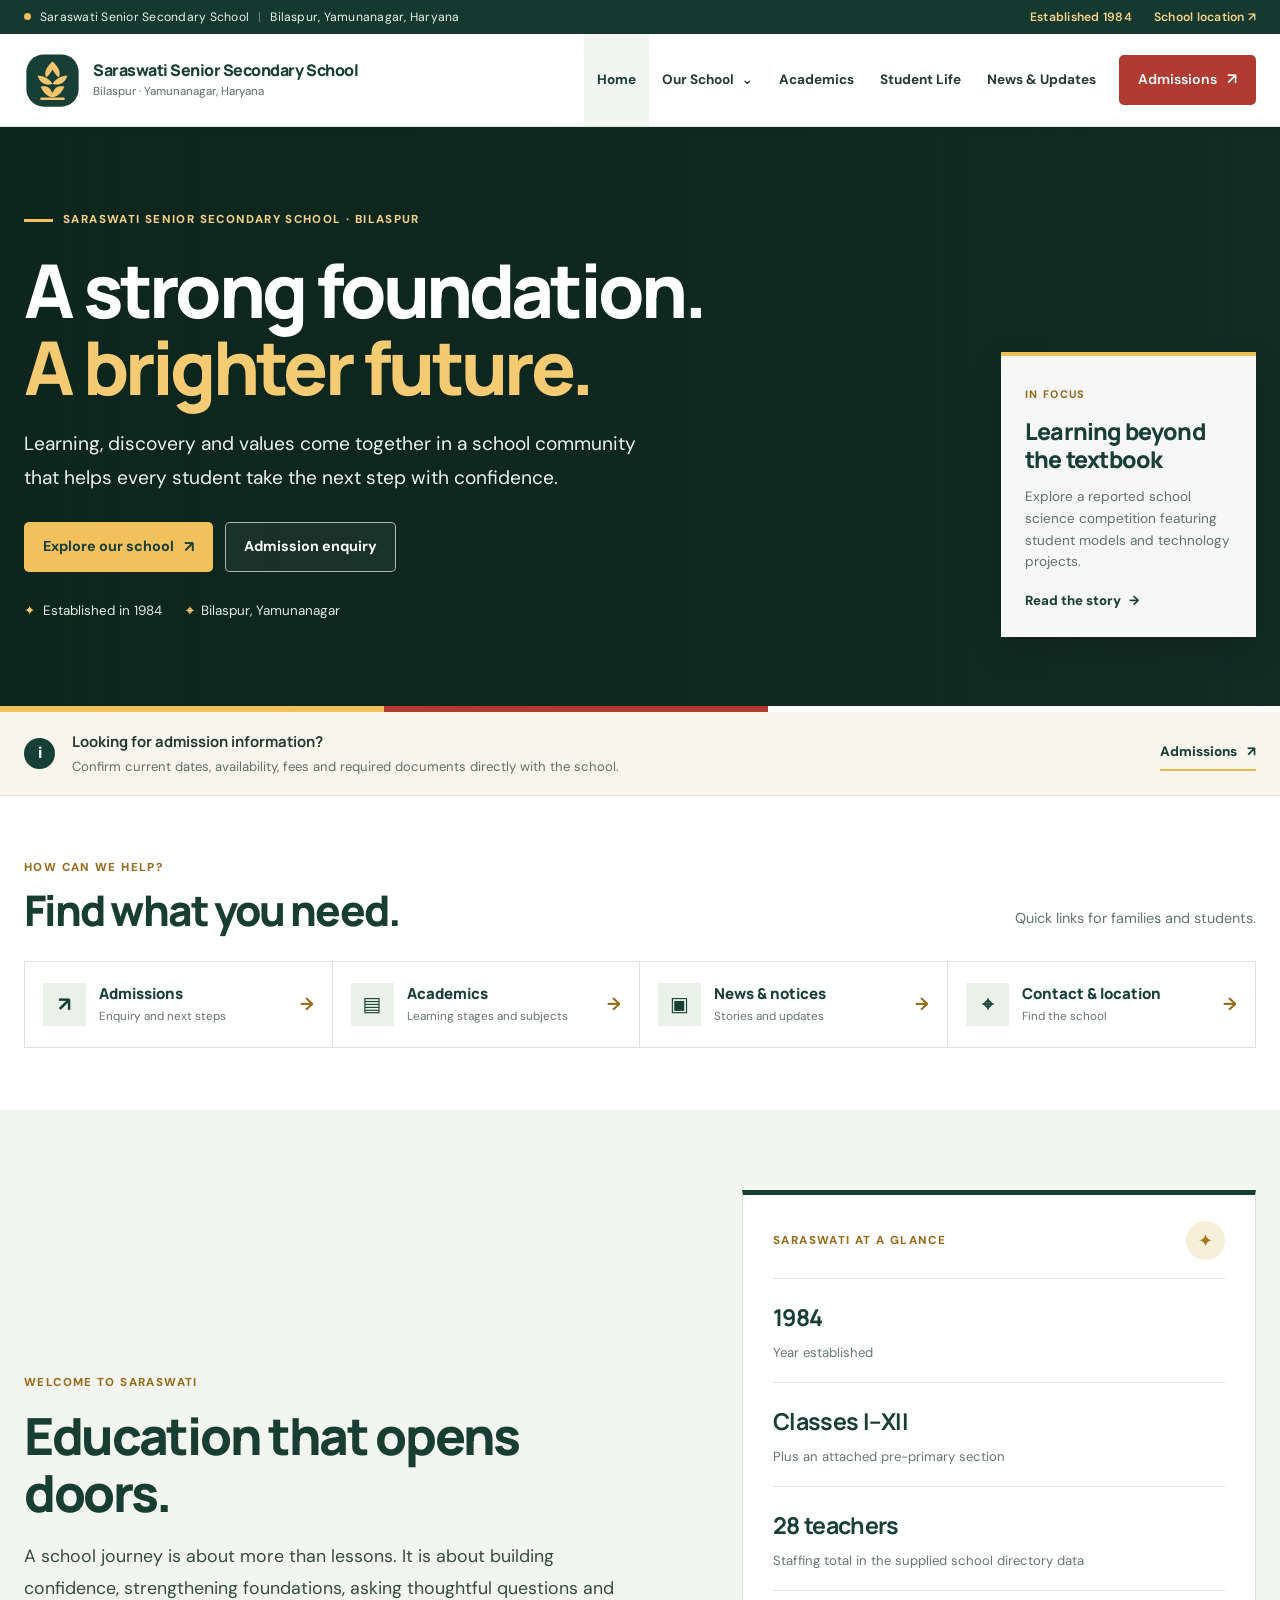
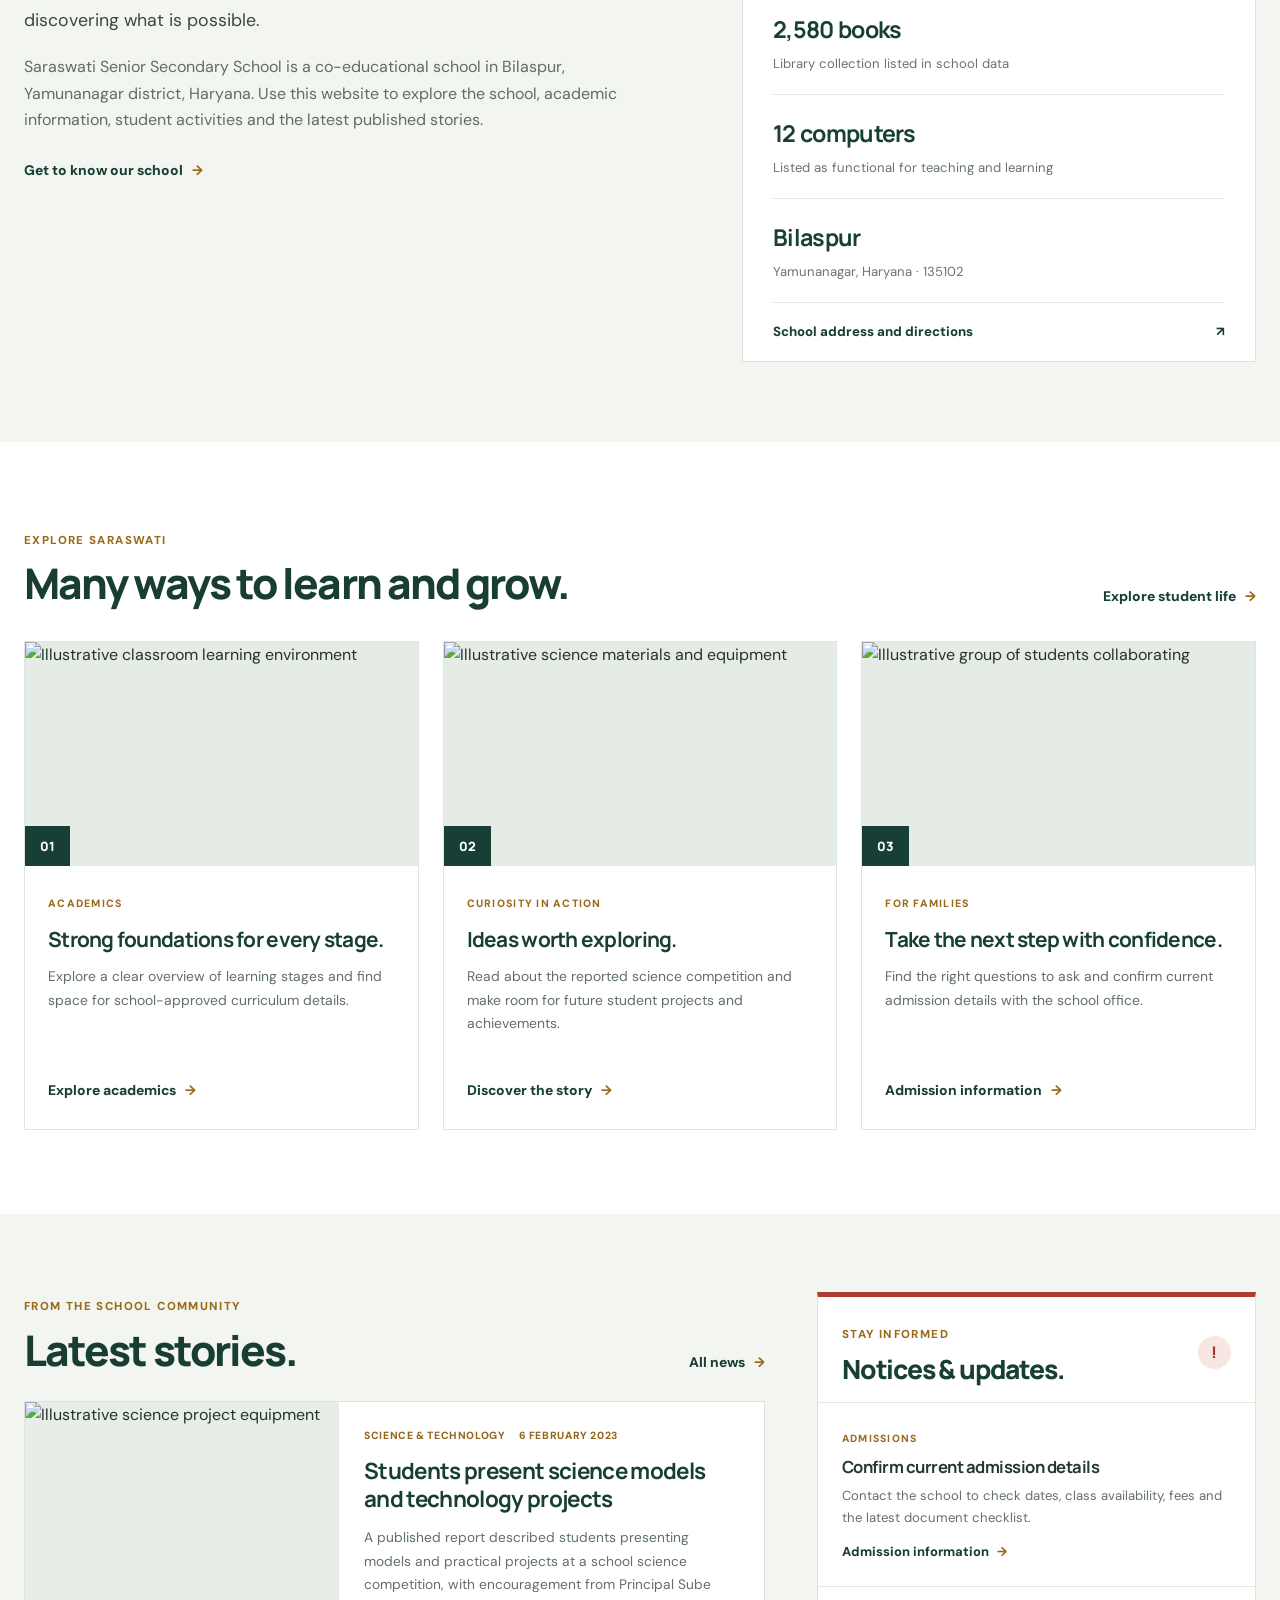
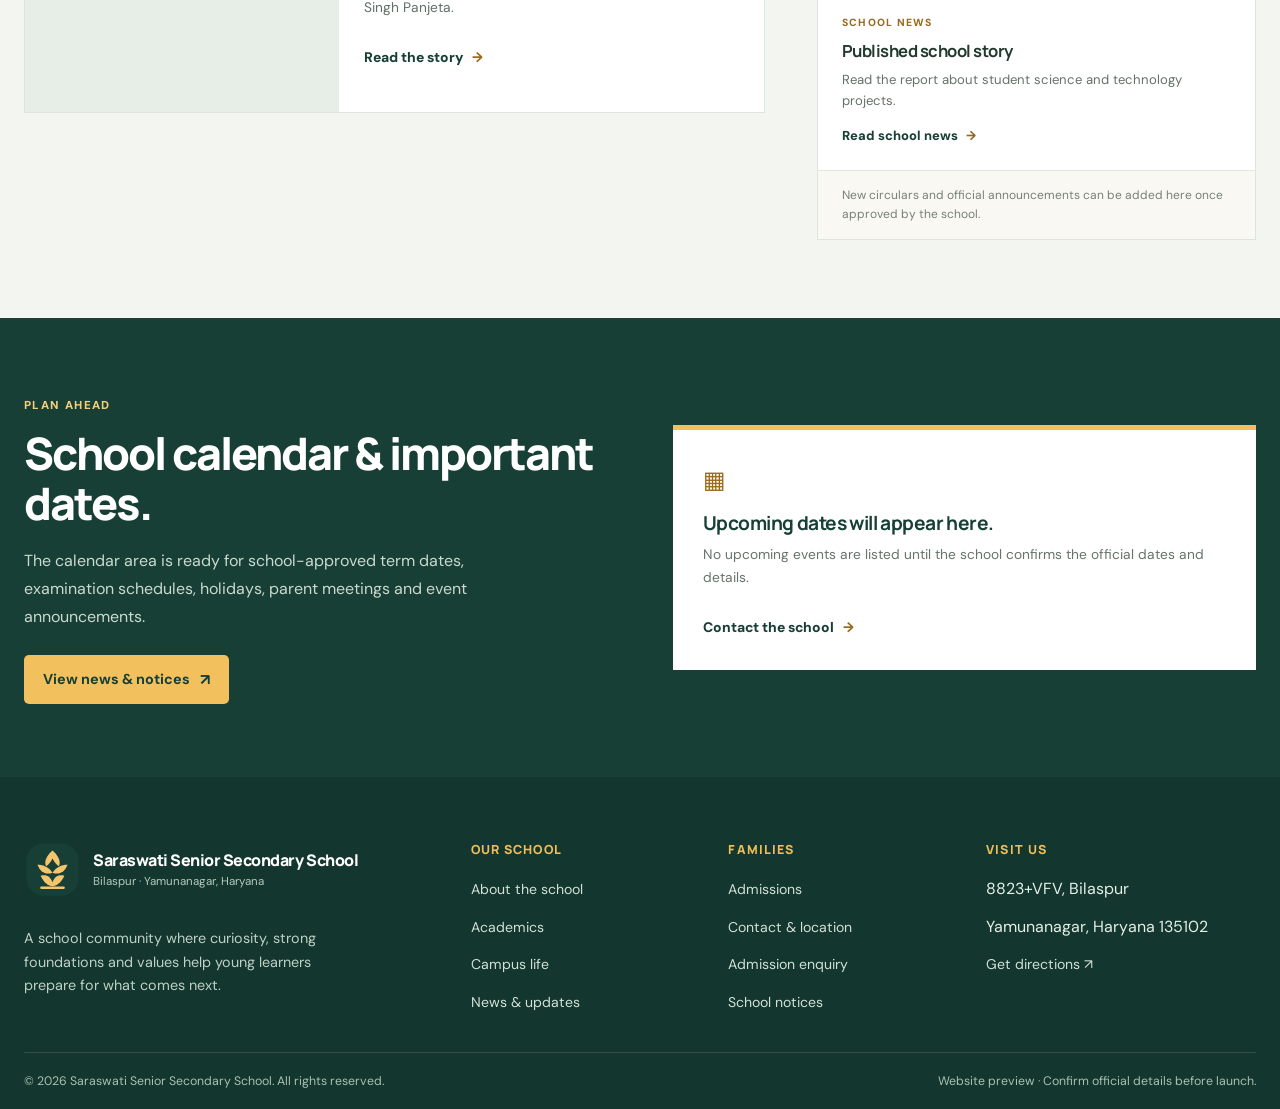
==== commit 9da3935c: "Add school profile, facilities and academic directory details" ====
--- a/index.html
+++ b/index.html
@@ -51,7 +51,10 @@
     <div class="isd-fact-panel">
       <div class="isd-fact-panel-head"><span class="isd-overline">SARASWATI AT A GLANCE</span><span class="isd-emblem" aria-hidden="true">✦</span></div>
       <div class="isd-fact-row"><strong>1984</strong><span>Year established</span></div>
-      <div class="isd-fact-row"><strong>Pre-primary – XII</strong><span>Schooling levels listed in the public profile</span></div>
+      <div class="isd-fact-row"><strong>Classes I–XII</strong><span>Plus an attached pre-primary section</span></div>
+      <div class="isd-fact-row"><strong>28 teachers</strong><span>Staffing total in the supplied school directory data</span></div>
+      <div class="isd-fact-row"><strong>2,580 books</strong><span>Library collection listed in school data</span></div>
+      <div class="isd-fact-row"><strong>12 computers</strong><span>Listed as functional for teaching and learning</span></div>
       <div class="isd-fact-row"><strong>Bilaspur</strong><span>Yamunanagar, Haryana · 135102</span></div>
       <a class="isd-fact-foot" href="contact.html">School address and directions <span aria-hidden="true">↗</span></a>
     </div>
--- a/assets/styles.css
+++ b/assets/styles.css
@@ -184,3 +184,158 @@
 @media(max-width:1000px){.site-nav{gap:14px}.site-nav a{font-size:.82rem}.brand{min-width:200px}.brand-name{font-size:.9rem}.hero-grid{gap:30px}.hero-visual{min-height:440px}.split{gap:42px}.footer-grid{grid-template-columns:1.3fr 1fr 1fr;gap:30px}.footer-about{grid-column:1/-1}.page-hero-grid{gap:35px}}
 @media(max-width:800px){.container{width:min(100% - 34px,640px)}.topbar-inner{justify-content:center;text-align:center;min-height:34px}.topbar-links{display:none}.header-inner{min-height:76px}.brand{min-width:0}.menu-toggle{display:inline-flex}.site-nav{display:none;position:absolute;left:0;right:0;top:100%;padding:14px 22px 22px;background:var(--paper);border-bottom:1px solid var(--line);box-shadow:0 18px 25px rgba(20,50,39,.1);align-items:stretch;gap:0;flex-direction:column}.site-nav.open{display:flex}.site-nav a{padding:13px 5px;border-bottom:1px solid var(--line);font-size:.95rem}.site-nav .btn{margin:14px 0 0}.site-nav a[aria-current=page]:not(.btn){text-decoration:none;background:var(--green-3);padding-left:12px;border-radius:10px}.hero{padding:48px 0 58px}.hero-grid,.split,.content-grid,.page-hero-grid{grid-template-columns:1fr}.hero-grid{gap:40px}.hero h1{font-size:clamp(2.7rem,11vw,4rem)}.hero-visual{min-height:450px;max-width:560px;width:100%;margin-inline:auto}.hero-image{inset:0 15px 15px 15px;width:calc(100% - 30px);height:calc(100% - 30px)}.hero-badge{right:0;width:98px;height:98px}.hero-badge strong{font-size:1.6rem}.section{padding:70px 0}.section-tight{padding:50px 0}.section-head{display:block;margin-bottom:30px}.section-head p{margin-top:12px}.card-grid,.stage-grid{grid-template-columns:1fr 1fr}.split{gap:36px}.split-image img{height:360px}.image-tag{left:10px}.page-hero{padding:50px 0}.page-hero-grid{gap:26px}.page-hero-image{height:280px}.gallery-grid{grid-template-columns:1fr 1fr;grid-template-rows:220px 180px 180px}.gallery-item:first-child{grid-row:span 2}.gallery-item:last-child{grid-column:2}.cta-band{padding:38px 30px;display:block}.cta-band .btn{margin-top:24px}.footer-grid{grid-template-columns:1fr 1fr}.footer-about{grid-column:1/-1}.footer-grid>div:last-child{grid-column:1/-1}.fact{padding:20px 14px}.fact:first-child{padding-left:0}.fact strong{font-size:1.5rem}}
 @media(max-width:520px){.container{width:calc(100% - 30px)}.brand img{width:46px;height:46px}.brand-name{font-size:.84rem}.brand-location{font-size:.67rem}.hero h1{font-size:2.65rem}.hero-visual{min-height:365px}.hero-badge{width:82px;height:82px;top:45px}.hero-badge strong{font-size:1.35rem}.hero-badge span{font-size:.54rem}.hero-caption{max-width:230px;padding:11px 13px}.caption-icon{width:36px;height:36px}.fact-grid{grid-template-columns:1fr 1fr}.fact{padding:18px 12px;border-bottom:1px solid var(--line)}.fact:nth-child(2){border-right:0}.fact:nth-child(3){padding-left:0;border-bottom:0}.fact:last-child{border-bottom:0}.card-grid,.stage-grid,.feature-row{grid-template-columns:1fr}.card-image{height:220px}.section{padding:58px 0}.split-image img{height:300px}.page-hero h1{font-size:2.6rem}.page-hero-image{height:230px}.form-card{padding:22px}.form-grid{grid-template-columns:1fr}.field-full{grid-column:auto}.gallery-grid{grid-template-columns:1fr 1fr;grid-template-rows:190px 145px 145px;gap:10px}.gallery-label{font-size:.7rem;left:8px;bottom:8px}.footer-grid{grid-template-columns:1fr 1fr;gap:26px 20px}.footer-bottom{display:block}.footer-bottom p+p{margin-top:8px}}
+
+
+/* District-portal inspired redesign — built for Saraswati's own identity */
+:root{--green:#173f35;--green-2:#285b4b;--green-3:#eaf1e9;--gold:#efbd59;--gold-soft:#fff4d9;--ink:#172b25;--muted:#5b6c63;--paper:#fffdf8;--cream:#f3f5f1;--line:#dfe5df;--radius:10px;--shadow:0 10px 28px rgba(19,49,39,.1)}
+body{font-size:16px;background:#fff;color:#24332d}
+.container{width:min(1240px,calc(100% - 48px))}
+.topbar{background:#15392f;color:#e9f0eb;font-size:.76rem;letter-spacing:.02em}
+.topbar-inner{min-height:34px}
+.topbar p{display:flex;align-items:center;gap:9px}
+.portal-dot{height:7px;width:7px;background:var(--gold);display:inline-block;border-radius:50%}
+.topbar-divider{opacity:.4}
+.topbar-links{gap:22px}.topbar-links a{color:#f4d28a;font-weight:600}
+.site-header{background:#fff;border-bottom:1px solid #dfe5df;box-shadow:0 2px 7px rgba(25,54,44,.04)}
+.header-inner{min-height:92px;gap:24px}
+.brand{gap:12px}.brand img{width:57px;height:57px}
+.brand-name{font-size:1rem;color:#173f35;letter-spacing:-.03em}
+.brand-location{font-size:.72rem}
+.site-nav{gap:0;align-self:stretch}
+.site-nav>a:not(.btn),.nav-menu>summary{display:flex;align-items:center;min-height:92px;padding:0 13px;font-size:.85rem;font-weight:700;color:#263a31;white-space:nowrap}
+.site-nav>a:not(.btn):hover,.nav-menu>summary:hover,.site-nav>a[aria-current=page]:not(.btn){background:#f2f5f1;color:var(--green);text-decoration:none}
+.nav-menu{display:flex;align-items:center;position:relative}
+.nav-menu>summary{cursor:pointer;list-style:none;gap:8px}
+.nav-menu>summary::-webkit-details-marker{display:none}
+.nav-menu[open]>summary{color:var(--green);background:#f2f5f1}
+.nav-dropdown{position:absolute;z-index:80;top:100%;left:0;min-width:230px;padding:9px;background:#fff;border:1px solid #dce4dd;box-shadow:0 14px 28px rgba(20,50,39,.16);display:grid;gap:2px}
+.nav-dropdown a{display:block;padding:12px 14px;font-weight:600;font-size:.85rem;color:#31453b;border-radius:5px}
+.nav-dropdown a:hover{background:#edf3ed;color:var(--green)}
+.site-nav .btn.header-enroll{align-self:center;margin:0 0 0 10px;padding:12px 18px;min-height:44px;border-radius:5px;background:#b13a31;color:white}
+.site-nav .btn.header-enroll:hover{background:#912c26;box-shadow:none}
+.menu-toggle{border-radius:5px}
+.btn{border-radius:5px;box-shadow:none;min-height:46px;padding:12px 18px;font-weight:700}
+.btn:hover{border-radius:5px;box-shadow:none}
+.btn-gold{background:#f2c15d;color:#173f35}
+.btn-gold:hover{background:#e4ad3e;color:#173f35}
+.btn-outline{border-radius:5px}
+.footer{background:#13372e}
+.footer .footer-grid{padding-bottom:36px}
+.footer .brand-name{color:#fff}
+.footer-title{font-size:.78rem}
+.footer-bottom{font-size:.77rem}
+.page-hero{background:#f2f5f1;border-bottom:1px solid #e0e6df;padding:54px 0 50px}
+.page-hero:after{border-color:#d5e0d6}
+.page-hero h1{letter-spacing:-.04em}
+.page-hero-image{border-radius:8px;box-shadow:none}
+.breadcrumbs{margin-bottom:25px}
+.card,.stage-card,.feature,.info-panel,.form-card,.quote-card{border-radius:8px}
+.card:hover{transform:translateY(-3px);box-shadow:0 10px 28px rgba(19,49,39,.10)}
+.card-image{border-radius:0}
+.cta-band{border-radius:8px}
+.gallery-item{border-radius:8px}
+.form-card{box-shadow:0 8px 28px rgba(23,63,53,.05)}
+/* Home portal layout */
+.isd-hero{position:relative;background:#142f27;background-image:linear-gradient(90deg,rgba(12,37,29,.94) 0%,rgba(12,37,29,.77) 48%,rgba(12,37,29,.30) 100%),var(--hero-image);background-size:cover;background-position:center 40%;color:white;min-height:580px;display:flex;align-items:center;isolation:isolate}
+.isd-hero:after{content:"";position:absolute;inset:auto 0 0;height:7px;background:linear-gradient(90deg,#f2c15d 0 30%,#b13a31 30% 60%,#fff 60% 100%);z-index:-1}
+.isd-hero-inner{position:relative;display:flex;align-items:center;justify-content:space-between;gap:46px;padding:70px 0 76px}
+.isd-hero-copy{max-width:720px}
+.isd-kicker,.isd-overline{font-size:.72rem;line-height:1.4;letter-spacing:.12em;font-weight:800;color:#9a6a1b}
+.isd-kicker{display:flex;align-items:center;gap:10px;color:#f4d083;margin-bottom:22px}
+.isd-kicker span{display:inline-block;width:29px;height:3px;background:#f2c15d}
+.isd-hero h1{font-size:clamp(2.7rem,5.8vw,5.25rem);line-height:1.04;color:#fff;letter-spacing:-.05em;margin-bottom:22px;max-width:750px}
+.isd-hero h1 em{font-style:normal;color:#f4cb73}
+.isd-hero-copy>p{font-size:clamp(1.03rem,1.6vw,1.2rem);line-height:1.75;color:#edf3ed;max-width:640px;margin-bottom:28px}
+.isd-hero-actions{display:flex;gap:12px;flex-wrap:wrap}
+.isd-btn-outline{border:1px solid rgba(255,255,255,.65);background:rgba(255,255,255,.05);color:#fff}
+.isd-btn-outline:hover{background:#fff;color:var(--green)}
+.isd-hero-meta{display:flex;flex-wrap:wrap;gap:24px;margin-top:28px;color:#e3ece5;font-size:.84rem}
+.isd-hero-meta span{display:flex;align-items:center;gap:8px}
+.isd-hero-meta b{color:#f4cb73}
+.isd-hero-feature{width:255px;flex:0 0 255px;margin-top:155px;padding:24px;background:rgba(255,255,255,.96);color:var(--ink);border-top:4px solid var(--gold);box-shadow:0 14px 30px rgba(0,0,0,.15)}
+.isd-feature-label{font-size:.68rem;font-weight:800;letter-spacing:.12em;color:#95671e}
+.isd-hero-feature h2{font-size:1.45rem;line-height:1.2;margin:12px 0;color:var(--green);letter-spacing:-.035em}
+.isd-hero-feature p{font-size:.85rem;color:#627068;line-height:1.6;margin:0 0 14px}
+.isd-hero-feature a{font-size:.83rem;color:var(--green);font-weight:800}
+.isd-hero-feature a span{margin-left:5px}
+.isd-alert-wrap{position:relative;z-index:3;margin-top:-1px;background:#f8f5ec;border-bottom:1px solid #e9e1cf}
+.isd-alert{display:flex;align-items:center;gap:17px;padding:17px 0}
+.isd-alert-icon{flex:0 0 31px;width:31px;height:31px;display:grid;place-items:center;border-radius:50%;background:#173f35;color:white;font-weight:800}
+.isd-alert>div{flex:1}
+.isd-alert strong{display:block;color:#253a30;font-family:var(--font-display);font-size:.93rem}
+.isd-alert p{margin:2px 0 0;font-size:.82rem;color:#627068}
+.isd-alert>a{white-space:nowrap;font-weight:800;color:#173f35;font-size:.85rem;border-bottom:2px solid #eab74b;padding:5px 0}
+.isd-alert>a span{margin-left:7px}
+.isd-quick-section{padding:57px 0 62px;background:#fff}
+.isd-section-top{display:flex;justify-content:space-between;align-items:end;gap:28px;margin-bottom:27px}
+.isd-section-top h2,.isd-intro-copy h2,.isd-calendar-section h2{font-size:clamp(1.9rem,3.3vw,2.75rem);line-height:1.12;letter-spacing:-.045em;margin:8px 0 0;color:#183d33}
+.isd-section-top>p{max-width:300px;color:#66746c;margin:0 0 4px;font-size:.9rem}
+.isd-quick-grid{display:grid;grid-template-columns:repeat(4,1fr);border:1px solid #dce4dd}
+.isd-quick-card{display:flex;align-items:center;gap:13px;padding:21px 18px;border-right:1px solid #dce4dd;color:var(--green);min-width:0;transition:background .15s}
+.isd-quick-card:last-child{border-right:0}
+.isd-quick-card:hover{background:#eff4ee}
+.isd-quick-icon{display:grid;place-items:center;width:43px;height:43px;flex:0 0 43px;background:#eaf1e9;color:#173f35;font-size:1.25rem;font-weight:800}
+.isd-quick-card>span:nth-child(2){display:flex;flex-direction:column;min-width:0}
+.isd-quick-card strong{font:800 .94rem/1.3 var(--font-display)}
+.isd-quick-card small{font-size:.73rem;line-height:1.5;color:#67746c;margin-top:5px}
+.isd-quick-card>b{margin-left:auto;color:#9a6a1b;font-size:1.1rem}
+.isd-intro-section{padding:80px 0;background:#f3f5f1}
+.isd-intro-grid{display:grid;grid-template-columns:1.1fr .9fr;gap:90px;align-items:center}
+.isd-intro-copy h2{max-width:540px;margin:12px 0 20px;font-size:clamp(2.2rem,4vw,3.4rem)}
+.isd-intro-copy>p{max-width:660px;color:#5f6d64}
+.isd-intro-copy .isd-big-copy{font-size:1.11rem;line-height:1.78;color:#344b3f}
+.isd-text-link{display:inline-flex;align-items:center;gap:9px;color:#173f35;font-size:.87rem;font-weight:800;margin-top:8px}
+.isd-text-link span{color:#9b6a1b;transition:transform .15s}
+.isd-text-link:hover span{transform:translateX(4px)}
+.isd-fact-panel{background:#fff;border:1px solid #dce4dd;border-top:5px solid #173f35;padding:26px 30px 0}
+.isd-fact-panel-head{display:flex;align-items:center;justify-content:space-between;border-bottom:1px solid #e2e8e1;padding-bottom:18px}
+.isd-emblem{display:grid;place-items:center;width:39px;height:39px;border-radius:50%;background:#f8efd9;color:#a7751e;font-size:1.15rem}
+.isd-fact-row{padding:19px 0;border-bottom:1px solid #e2e8e1;display:flex;flex-direction:column;gap:5px}
+.isd-fact-row strong{font-family:var(--font-display);font-size:1.45rem;letter-spacing:-.03em;color:#173f35}
+.isd-fact-row span{font-size:.82rem;color:#68756d}
+.isd-fact-foot{display:flex;justify-content:space-between;align-items:center;padding:18px 0;color:#173f35;font-size:.83rem;font-weight:800}
+.isd-highlights-section{padding:84px 0;background:#fff}
+.isd-highlights-section .isd-section-top{margin-bottom:33px}
+.isd-highlight-grid{display:grid;grid-template-columns:repeat(3,1fr);gap:24px}
+.isd-highlight-card{border:1px solid #dfe6df;background:#fff;min-width:0}
+.isd-highlight-image{height:224px;position:relative;display:block;overflow:hidden;background:#e5ece6}
+.isd-highlight-image img{height:100%;width:100%;object-fit:cover;transition:transform .35s}
+.isd-highlight-image:hover img{transform:scale(1.035)}
+.isd-highlight-image>span{position:absolute;bottom:0;left:0;padding:11px 15px;background:#173f35;color:#fff;font:800 .8rem var(--font-display)}
+.isd-highlight-body{padding:23px 23px 26px}
+.isd-highlight-body .isd-overline{font-size:.66rem}
+.isd-highlight-body h3{font-size:1.3rem;line-height:1.25;margin:11px 0 13px;letter-spacing:-.035em;color:#173f35}
+.isd-highlight-body p{font-size:.87rem;color:#617067;line-height:1.7;min-height:88px}
+.isd-news-section{padding:78px 0;background:#f3f5f1}
+.isd-news-grid{display:grid;grid-template-columns:1.35fr .8fr;gap:52px;align-items:start}
+.isd-latest-news .isd-section-top{margin-bottom:27px}
+.isd-featured-story{display:grid;grid-template-columns:.85fr 1.15fr;background:#fff;border:1px solid #dce4dd}
+.isd-story-image{display:block;min-height:310px;overflow:hidden;background:#e7ede7}
+.isd-story-image img{height:100%;width:100%;object-fit:cover}
+.isd-story-copy{padding:25px 25px 27px}
+.isd-story-meta{display:flex;gap:13px;flex-wrap:wrap;font-size:.65rem;font-weight:800;letter-spacing:.06em;color:#95671e;margin-bottom:13px}
+.isd-story-copy h3{font-size:1.4rem;line-height:1.25;margin-bottom:13px;color:#173f35}
+.isd-story-copy p{font-size:.86rem;color:#617067;line-height:1.7}
+.isd-announcements{background:#fff;border:1px solid #dce4dd;border-top:5px solid #b13a31}
+.isd-announcements-head{display:flex;align-items:center;justify-content:space-between;padding:23px 24px 18px;border-bottom:1px solid #e1e7e1}
+.isd-announcements-head h2{font-size:1.65rem;line-height:1.15;margin:7px 0 0;color:#173f35}
+.isd-announcement-mark{width:33px;height:33px;display:grid;place-items:center;border-radius:50%;background:#f7e6e1;color:#a3352c;font:800 1rem var(--font-display)}
+.isd-notice-item{padding:21px 24px;border-bottom:1px solid #e1e7e1}
+.isd-notice-tag{font-size:.65rem;color:#986b20;font-weight:800;letter-spacing:.12em}
+.isd-notice-item h3{font-size:1.04rem;margin:8px 0;color:#21392e}
+.isd-notice-item p{margin:0 0 10px;font-size:.82rem;color:#647168;line-height:1.65}
+.isd-notice-item>a{font-size:.81rem;font-weight:800;color:#173f35}
+.isd-notice-item>a span{color:#95671e;margin-left:5px}
+.isd-announcements-foot{padding:15px 24px;background:#faf8f2;color:#768077;font-size:.75rem;line-height:1.6}
+.isd-calendar-section{padding:73px 0;background:#173f35;color:#e8efe9}
+.isd-calendar-grid{display:grid;grid-template-columns:1fr 1fr;gap:66px;align-items:center}
+.isd-calendar-section h2{color:#fff;font-size:clamp(2rem,3.5vw,2.8rem);margin:11px 0 18px}
+.isd-calendar-section .isd-overline{color:#f4cf7b}
+.isd-calendar-section .isd-calendar-grid>div:first-child>p{max-width:520px;color:#cbd9cf;line-height:1.75;margin-bottom:24px}
+.isd-calendar-empty{background:#fff;color:#25372f;padding:30px;border-top:5px solid #f2c15d}
+.isd-calendar-icon{font-size:1.5rem;color:#9b6a1b}
+.isd-calendar-empty h3{font-size:1.2rem;margin:13px 0 9px;color:#173f35}
+.isd-calendar-empty p{font-size:.86rem;color:#66746c;line-height:1.7}
+@media(max-width:1120px){.site-nav>a:not(.btn),.nav-menu>summary{padding:0 8px;font-size:.8rem}.brand{min-width:205px}.brand-name{font-size:.87rem}.brand img{width:49px;height:49px}.isd-hero-feature{width:230px;flex-basis:230px}.isd-quick-card{padding:18px 13px;gap:10px}.isd-quick-card strong{font-size:.86rem}.isd-quick-card small{font-size:.68rem}.isd-intro-grid{gap:55px}.isd-news-grid{gap:30px}}
+@media(max-width:850px){.container{width:min(100% - 34px,700px)}.header-inner{min-height:76px}.site-nav{gap:0}.site-nav>a:not(.btn),.nav-menu>summary{min-height:auto;padding:13px 10px;font-size:.92rem}.nav-menu{display:block}.nav-menu>summary{justify-content:space-between}.nav-dropdown{position:static;box-shadow:none;border:0;border-top:1px solid #e4e9e3;padding:3px 0 8px 15px;min-width:0;background:#f7f9f6}.site-nav .btn.header-enroll{align-self:stretch;margin:10px 0 0;justify-content:center}.isd-hero{min-height:0;background-position:center center}.isd-hero-inner{padding:70px 0 55px;display:block}.isd-hero-copy{max-width:670px}.isd-hero-feature{margin:32px 0 0;width:min(100%,460px);padding:20px;display:block}.isd-hero-feature h2{margin-top:9px}.isd-quick-grid{grid-template-columns:1fr 1fr}.isd-quick-card:nth-child(2){border-right:0}.isd-quick-card:nth-child(1),.isd-quick-card:nth-child(2){border-bottom:1px solid #dce4dd}.isd-intro-grid{grid-template-columns:1fr;gap:37px}.isd-news-grid{grid-template-columns:1fr;gap:38px}.isd-featured-story{grid-template-columns:.8fr 1.2fr}.isd-calendar-grid{gap:32px}.isd-highlight-grid{gap:16px}.isd-highlight-body{padding:19px}.isd-highlight-image{height:180px}.isd-highlight-body p{min-height:unset}}
+@media(max-width:560px){.container{width:calc(100% - 30px)}.topbar-inner{justify-content:center;text-align:center}.topbar p{font-size:.68rem;gap:6px}.topbar-links{display:none}.header-inner{min-height:70px}.brand{gap:9px}.brand img{width:44px;height:44px}.brand-name{font-size:.81rem;max-width:245px}.brand-location{font-size:.66rem}.isd-hero-inner{padding:55px 0 41px}.isd-hero h1{font-size:clamp(2.55rem,12vw,3.65rem)}.isd-hero-copy>p{font-size:1rem}.isd-hero-meta{gap:12px;display:grid}.isd-hero-feature{margin-top:27px}.isd-alert{align-items:flex-start;gap:11px;padding:17px 0;flex-wrap:wrap}.isd-alert>div{flex:1 1 calc(100% - 45px)}.isd-alert>a{margin-left:42px}.isd-quick-section{padding:48px 0}.isd-section-top{display:block}.isd-section-top>p{margin-top:10px}.isd-quick-grid{grid-template-columns:1fr}.isd-quick-card{border-right:0;border-bottom:1px solid #dce4dd!important;padding:17px}.isd-quick-card:last-child{border-bottom:0!important}.isd-intro-section,.isd-highlights-section,.isd-news-section{padding:56px 0}.isd-fact-panel{padding:23px 22px 0}.isd-highlight-grid{grid-template-columns:1fr;gap:20px}.isd-highlight-image{height:215px}.isd-featured-story{grid-template-columns:1fr}.isd-story-image{min-height:210px;height:210px}.isd-story-copy{padding:22px}.isd-calendar-grid{grid-template-columns:1fr;gap:25px}.isd-calendar-section{padding:55px 0}.isd-calendar-empty{padding:24px}.site-nav{padding:10px 15px 20px}.footer-grid{grid-template-columns:1fr 1fr;gap:26px 18px}.footer-about{grid-column:1/-1}.footer-grid>div:last-child{grid-column:1/-1}}
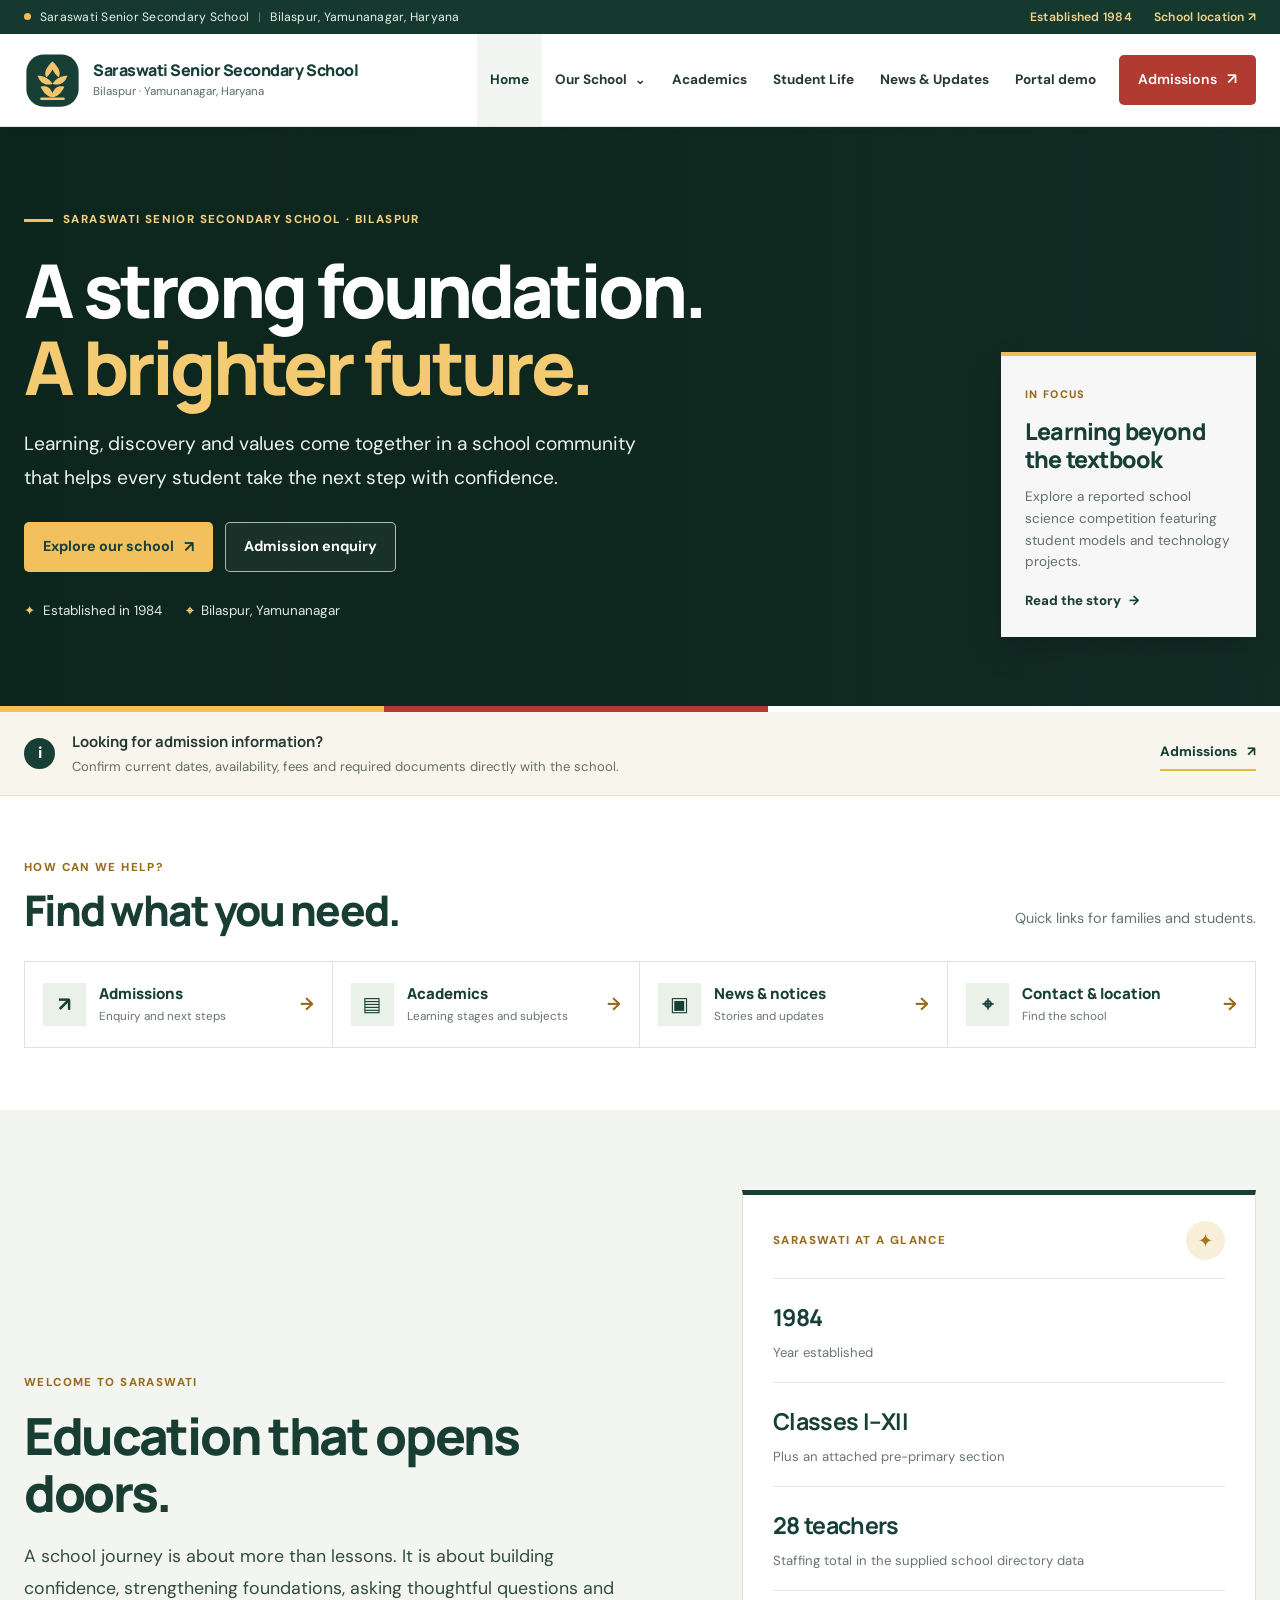
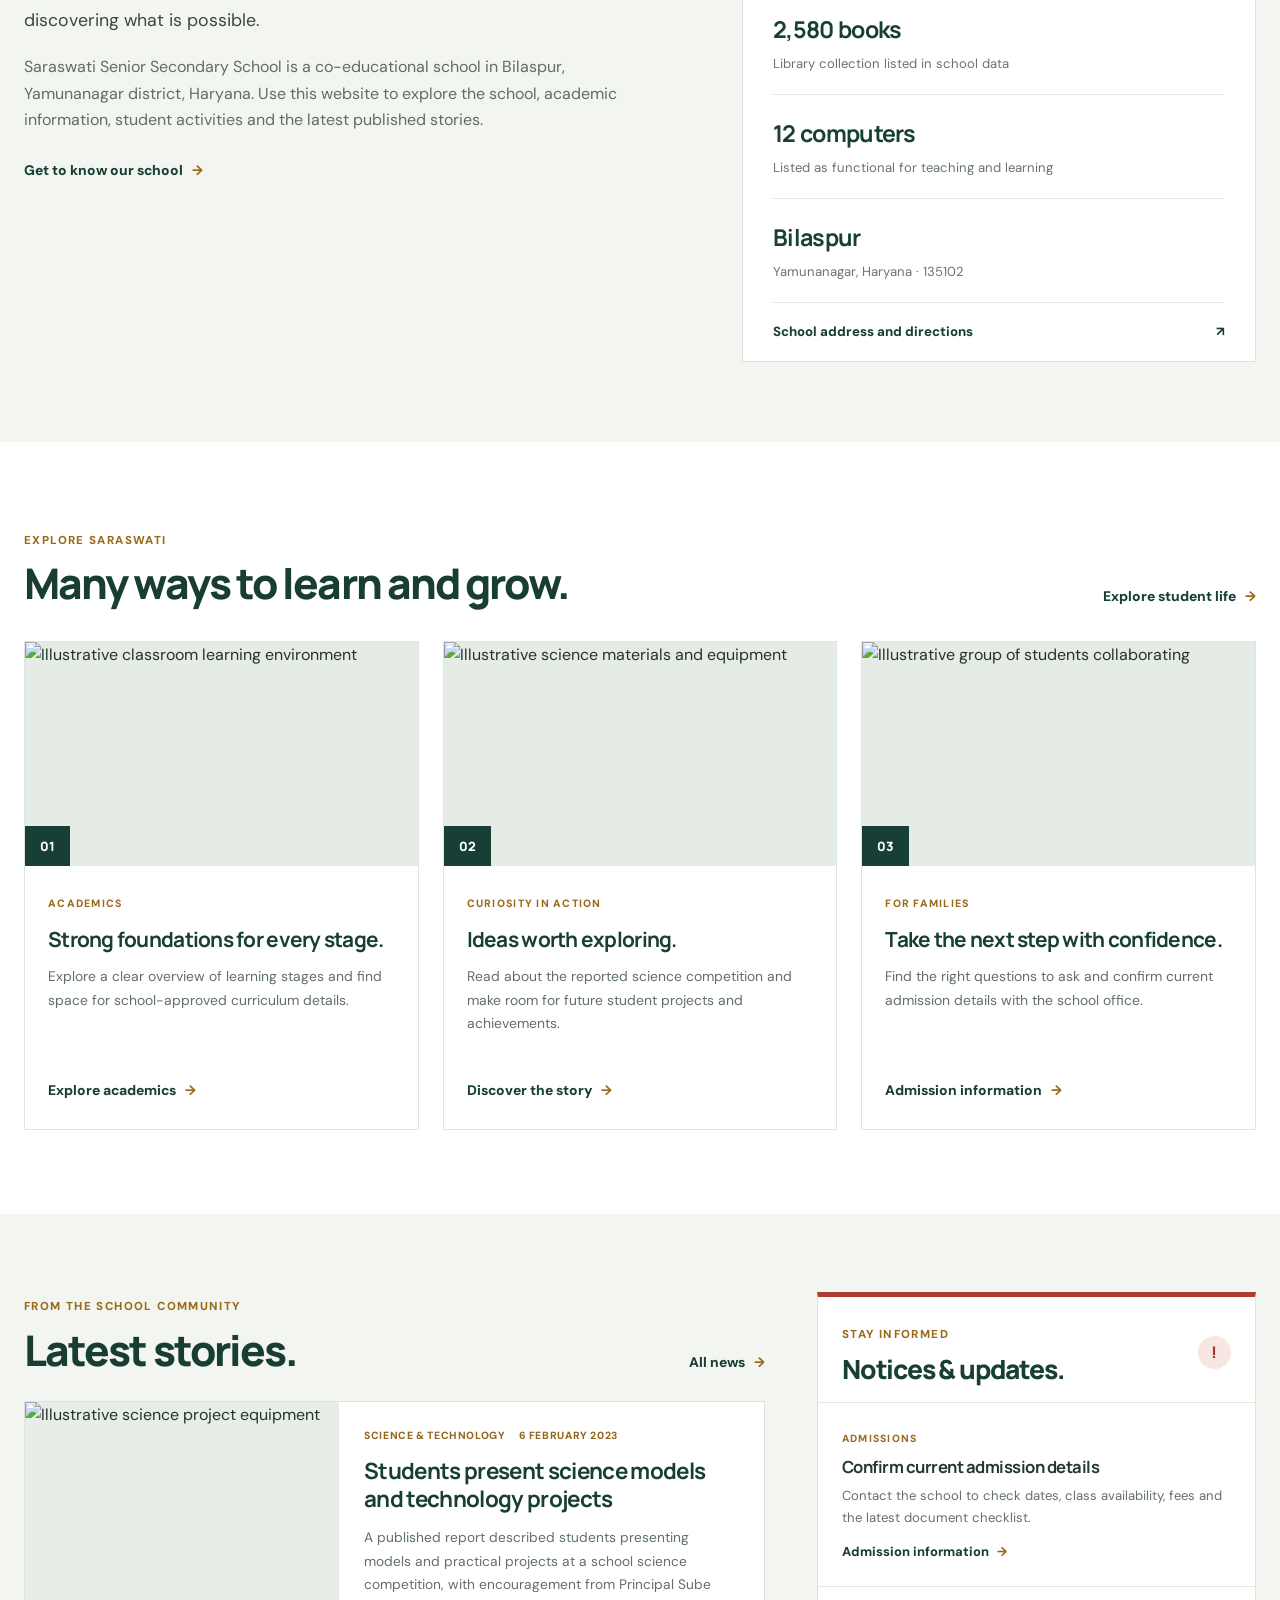
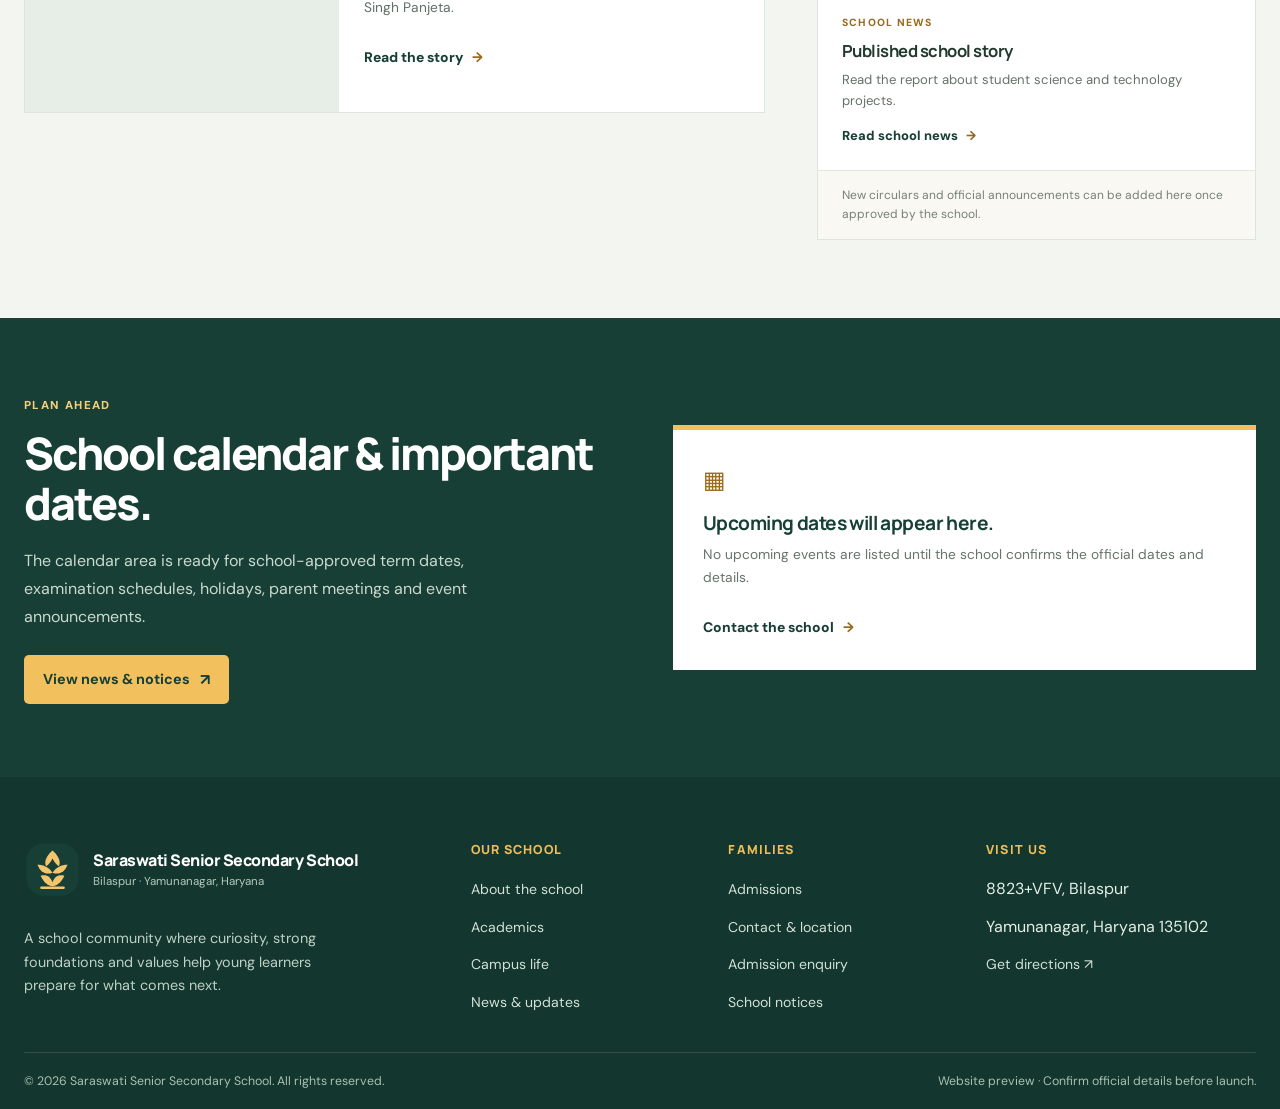
==== commit da8cd726: "feat: add ERP demo portal link to preview navigation" ====
--- a/index.html
+++ b/index.html
@@ -13,6 +13,7 @@
     <a href="academics.html">Academics</a>
     <a href="campus-life.html">Student Life</a>
     <a href="news.html">News & Updates</a>
+    <a href="erp/">Portal demo</a>
     <a class="btn header-enroll" href="admissions.html">Admissions <span class="btn-arrow" aria-hidden="true">↗</span></a>
   </nav>
 </div></header><main id="main">
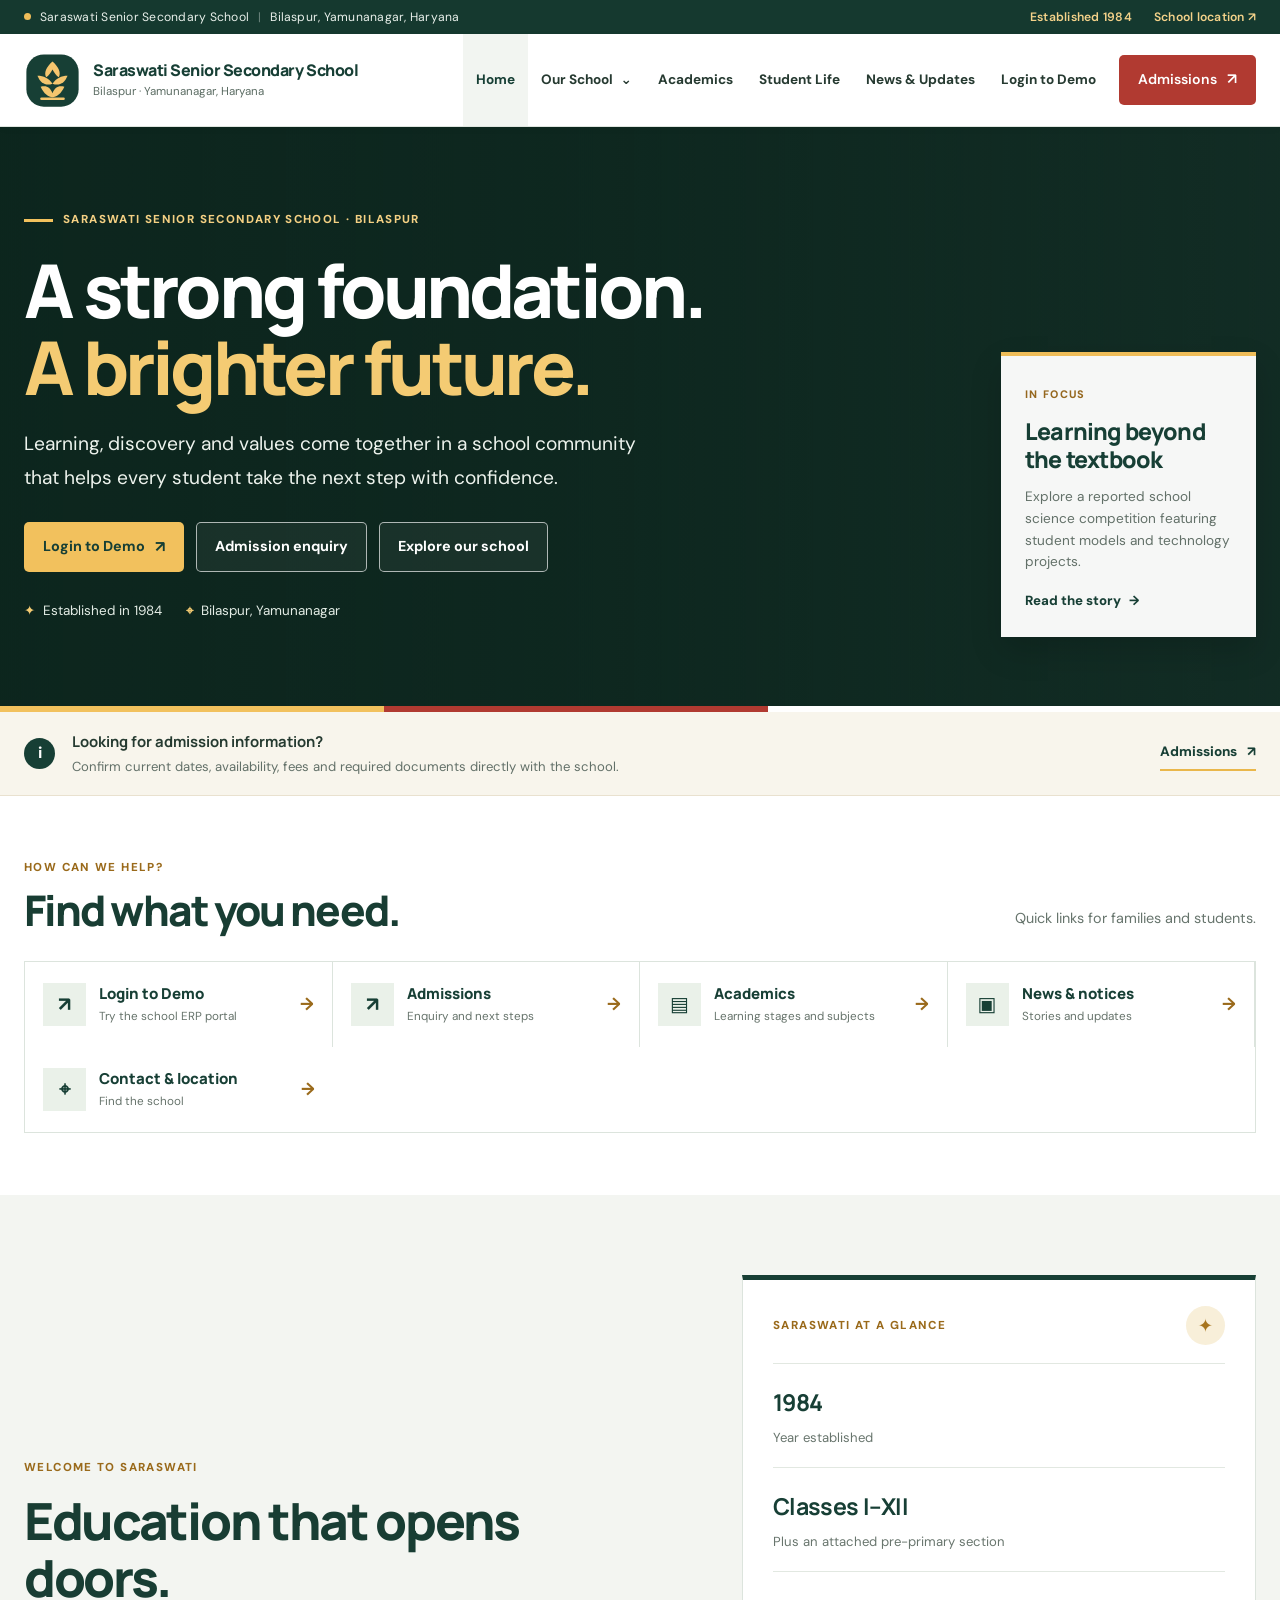
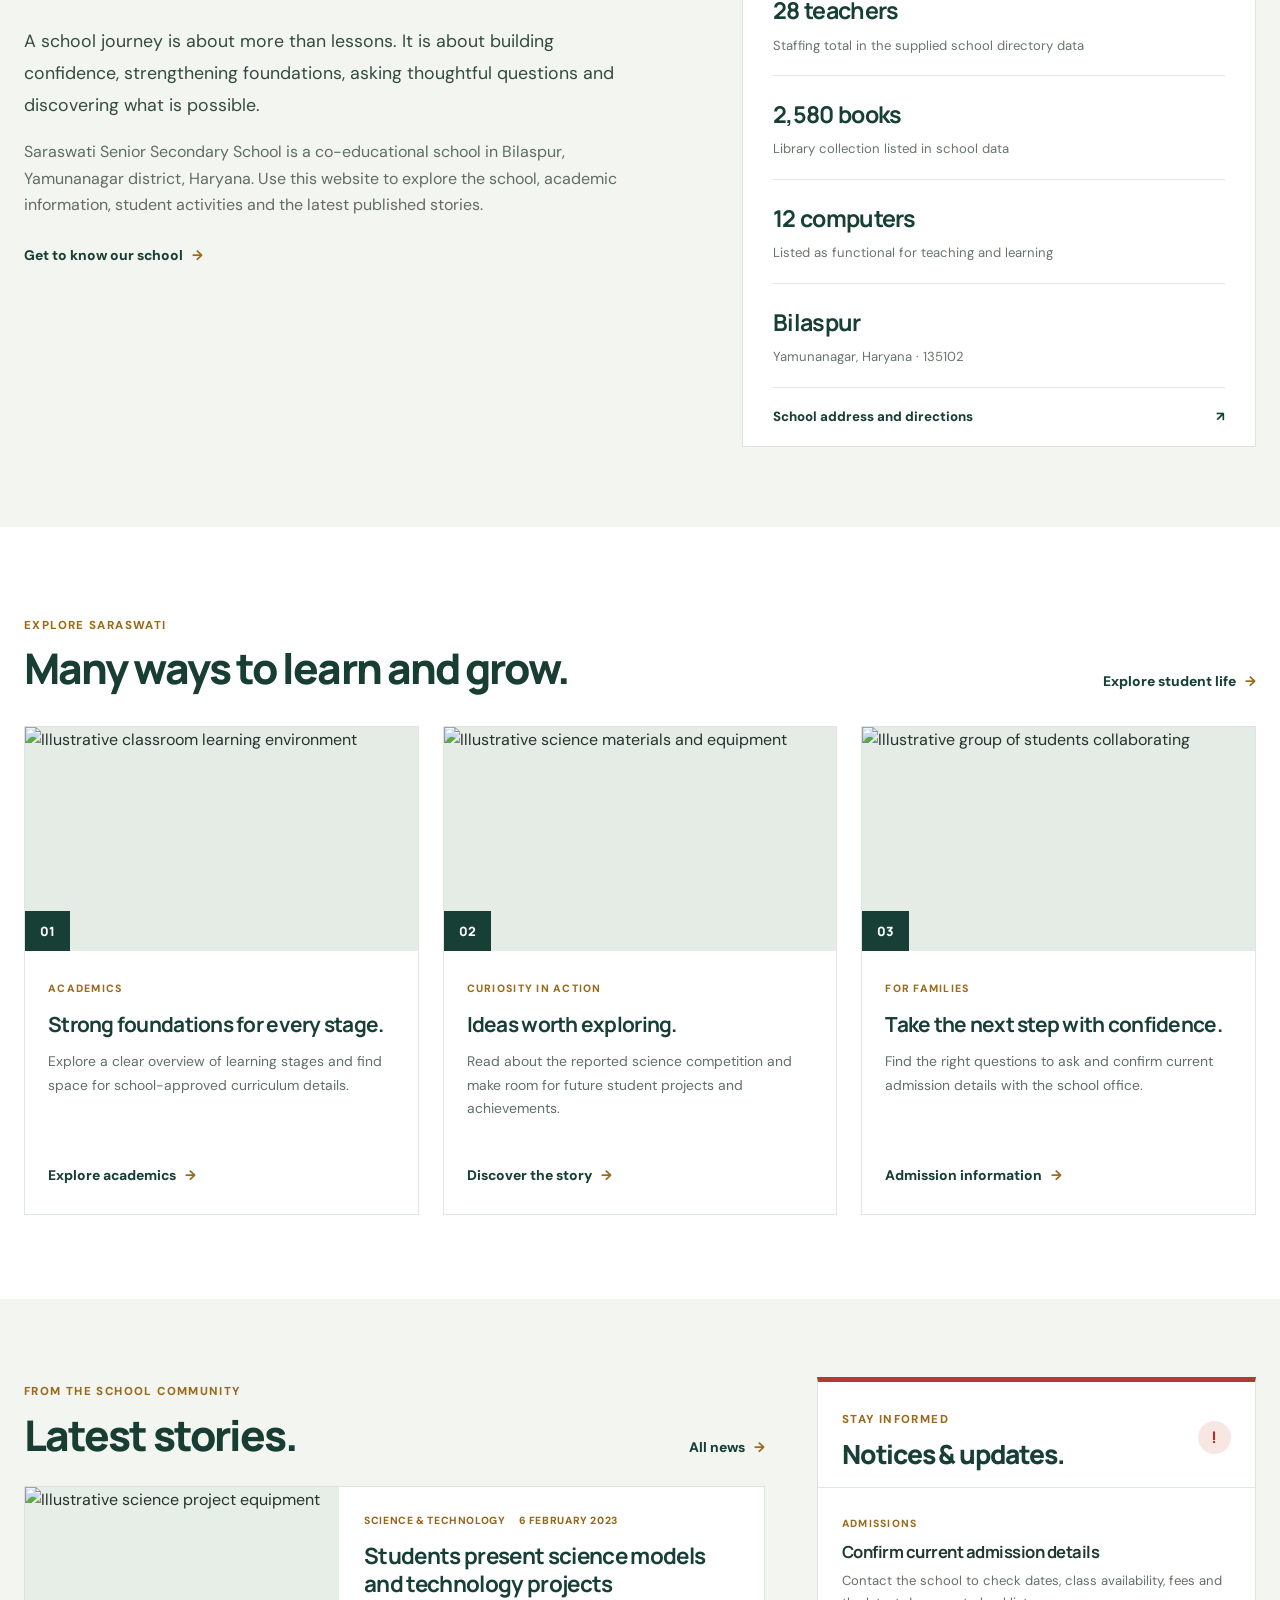
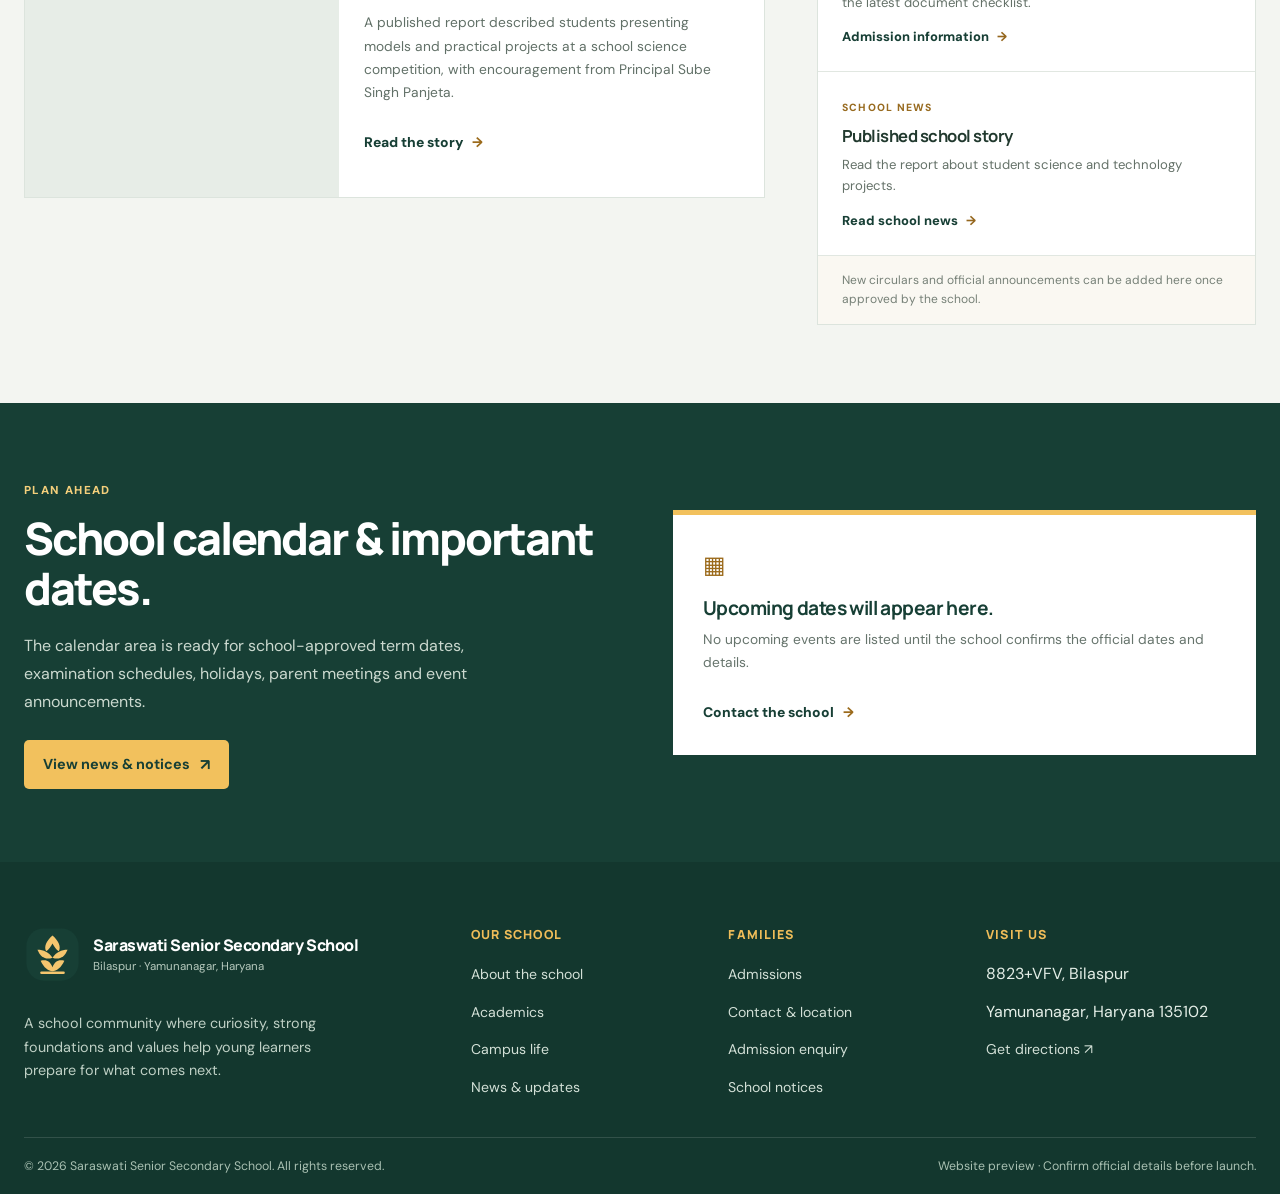
==== commit 18f95b2a: "feat: add prominent Login to Demo homepage links" ====
--- a/index.html
+++ b/index.html
@@ -13,7 +13,7 @@
     <a href="academics.html">Academics</a>
     <a href="campus-life.html">Student Life</a>
     <a href="news.html">News & Updates</a>
-    <a href="erp/">Portal demo</a>
+    <a href="erp/?demo=1">Login to Demo</a>
     <a class="btn header-enroll" href="admissions.html">Admissions <span class="btn-arrow" aria-hidden="true">↗</span></a>
   </nav>
 </div></header><main id="main">
@@ -23,7 +23,7 @@
       <div class="isd-kicker"><span></span> SARASWATI SENIOR SECONDARY SCHOOL · BILASPUR</div>
       <h1>A strong foundation.<br><em>A brighter future.</em></h1>
       <p>Learning, discovery and values come together in a school community that helps every student take the next step with confidence.</p>
-      <div class="isd-hero-actions"><a class="btn btn-gold" href="about.html">Explore our school <span class="btn-arrow" aria-hidden="true">↗</span></a><a class="btn isd-btn-outline" href="admissions.html">Admission enquiry</a></div>
+      <div class="isd-hero-actions"><a class="btn btn-gold" href="erp/?demo=1">Login to Demo <span class="btn-arrow" aria-hidden="true">↗</span></a><a class="btn isd-btn-outline" href="admissions.html">Admission enquiry</a><a class="btn isd-btn-outline" href="about.html">Explore our school</a></div>
       <div class="isd-hero-meta"><span><b aria-hidden="true">✦</b> Established in 1984</span><span><b aria-hidden="true">⌖</b> Bilaspur, Yamunanagar</span></div>
     </div>
     <aside class="isd-hero-feature"><span class="isd-feature-label">IN FOCUS</span><h2>Learning beyond the textbook</h2><p>Explore a reported school science competition featuring student models and technology projects.</p><a href="news.html#science-competition">Read the story <span aria-hidden="true">→</span></a></aside>
@@ -38,6 +38,7 @@
   <div class="container">
     <div class="isd-section-top"><div><span class="isd-overline">HOW CAN WE HELP?</span><h2>Find what you need.</h2></div><p>Quick links for families and students.</p></div>
     <div class="isd-quick-grid">
+      <a class="isd-quick-card" href="erp/?demo=1"><span class="isd-quick-icon" aria-hidden="true">↗</span><span><strong>Login to Demo</strong><small>Try the school ERP portal</small></span><b aria-hidden="true">→</b></a>
       <a class="isd-quick-card" href="admissions.html"><span class="isd-quick-icon" aria-hidden="true">↗</span><span><strong>Admissions</strong><small>Enquiry and next steps</small></span><b aria-hidden="true">→</b></a>
       <a class="isd-quick-card" href="academics.html"><span class="isd-quick-icon" aria-hidden="true">▤</span><span><strong>Academics</strong><small>Learning stages and subjects</small></span><b aria-hidden="true">→</b></a>
       <a class="isd-quick-card" href="news.html"><span class="isd-quick-icon" aria-hidden="true">▣</span><span><strong>News & notices</strong><small>Stories and updates</small></span><b aria-hidden="true">→</b></a>
